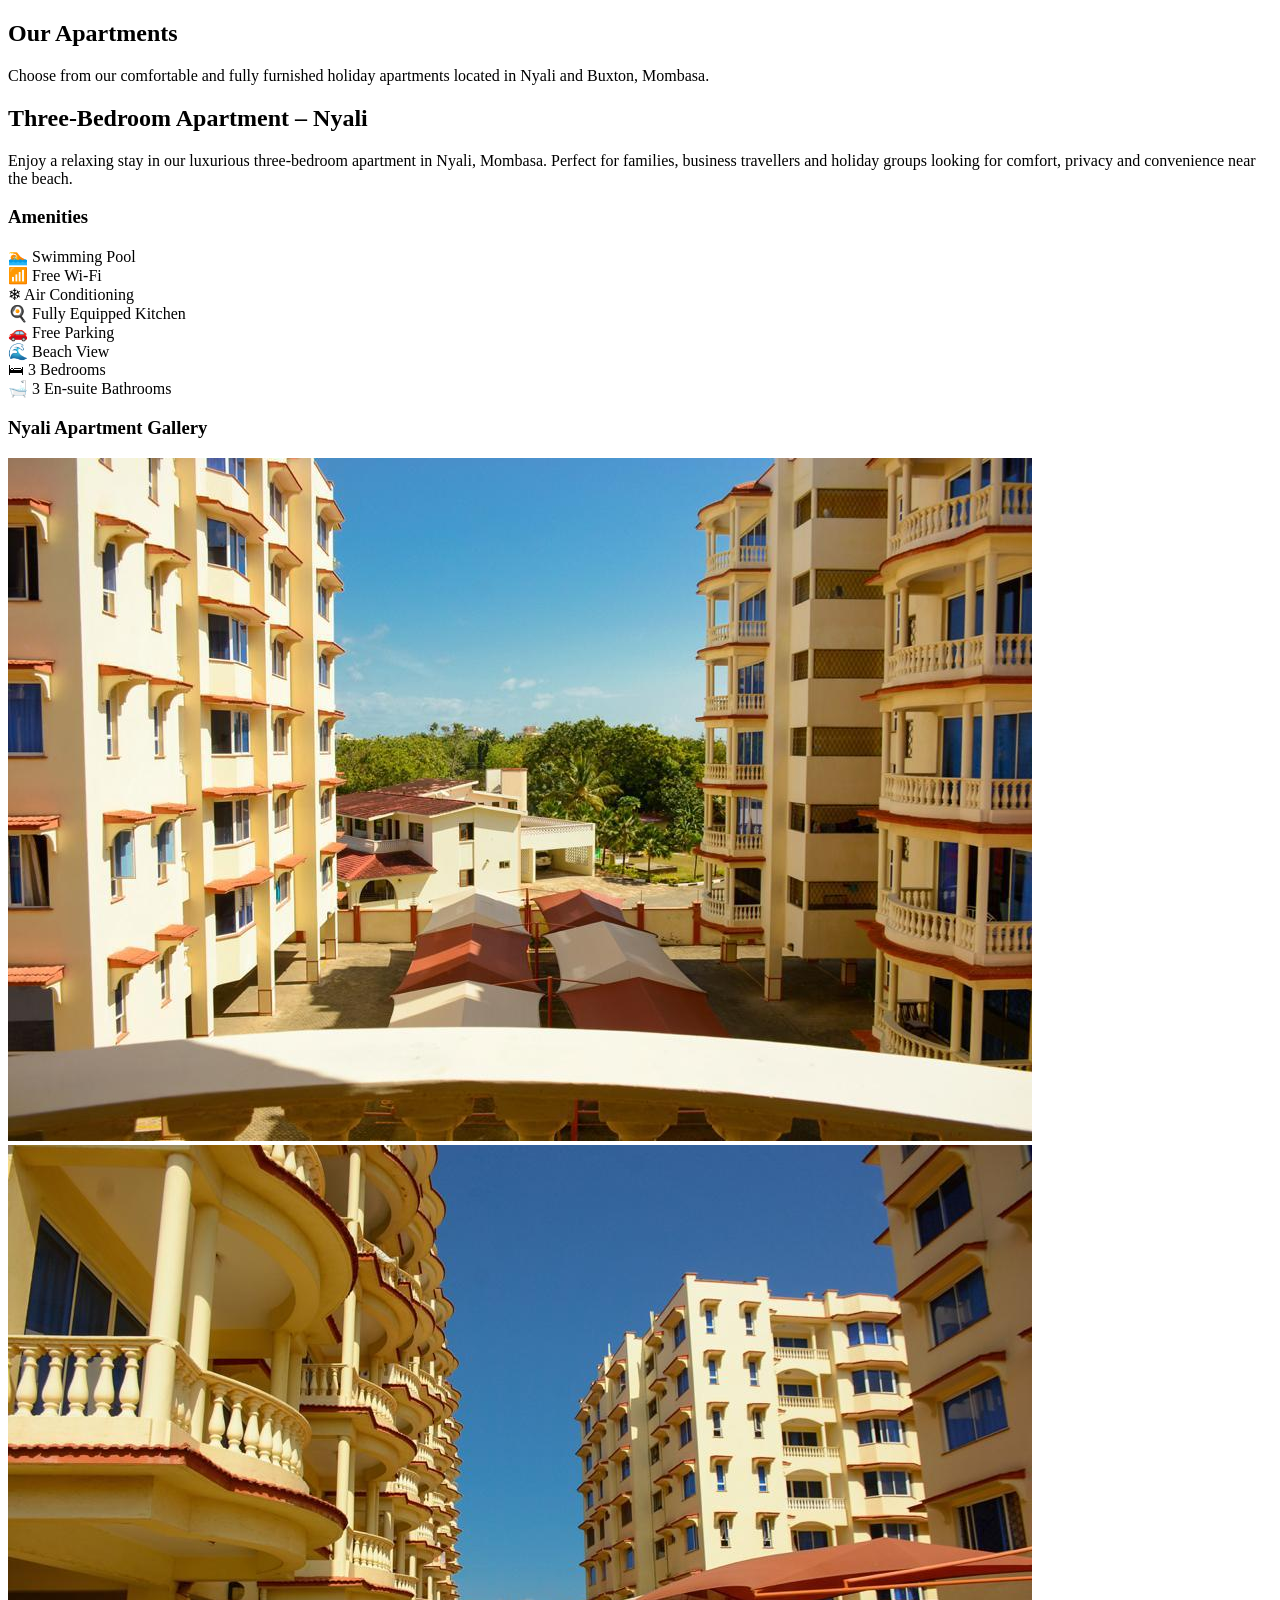
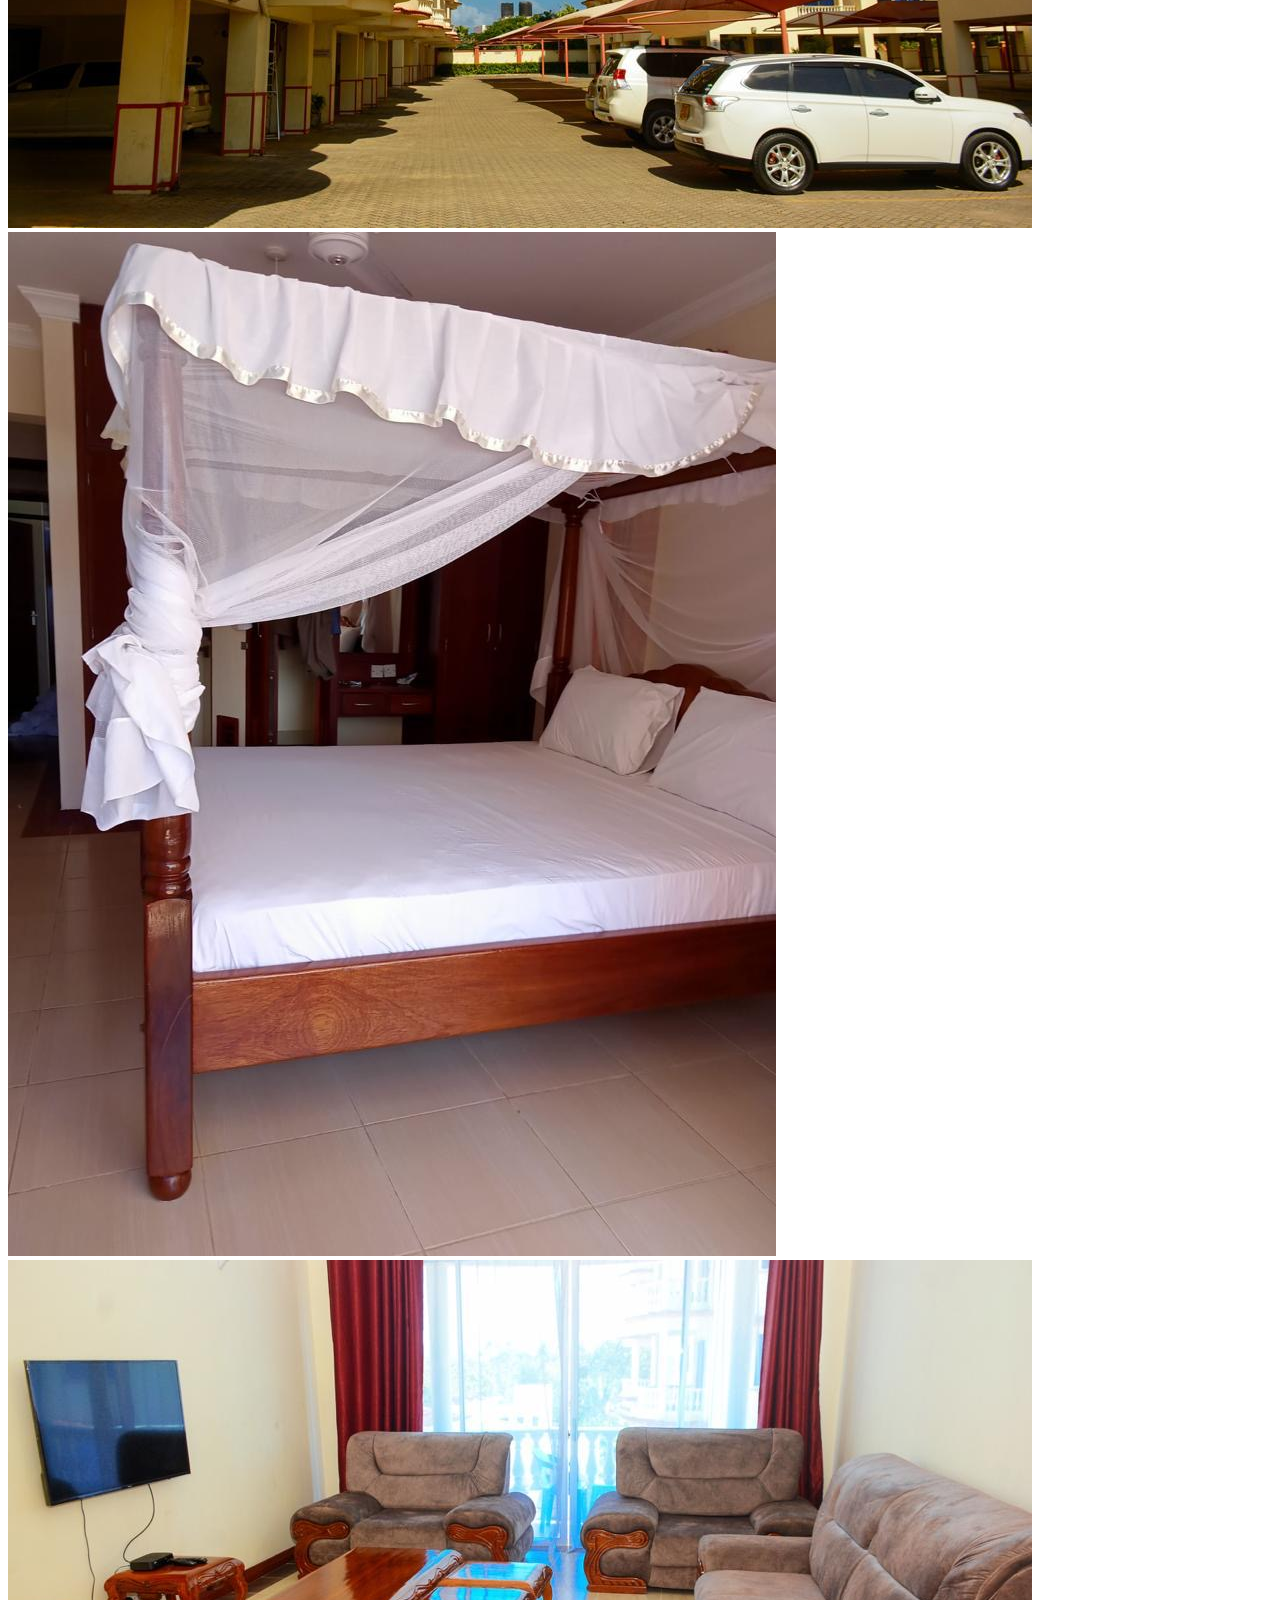
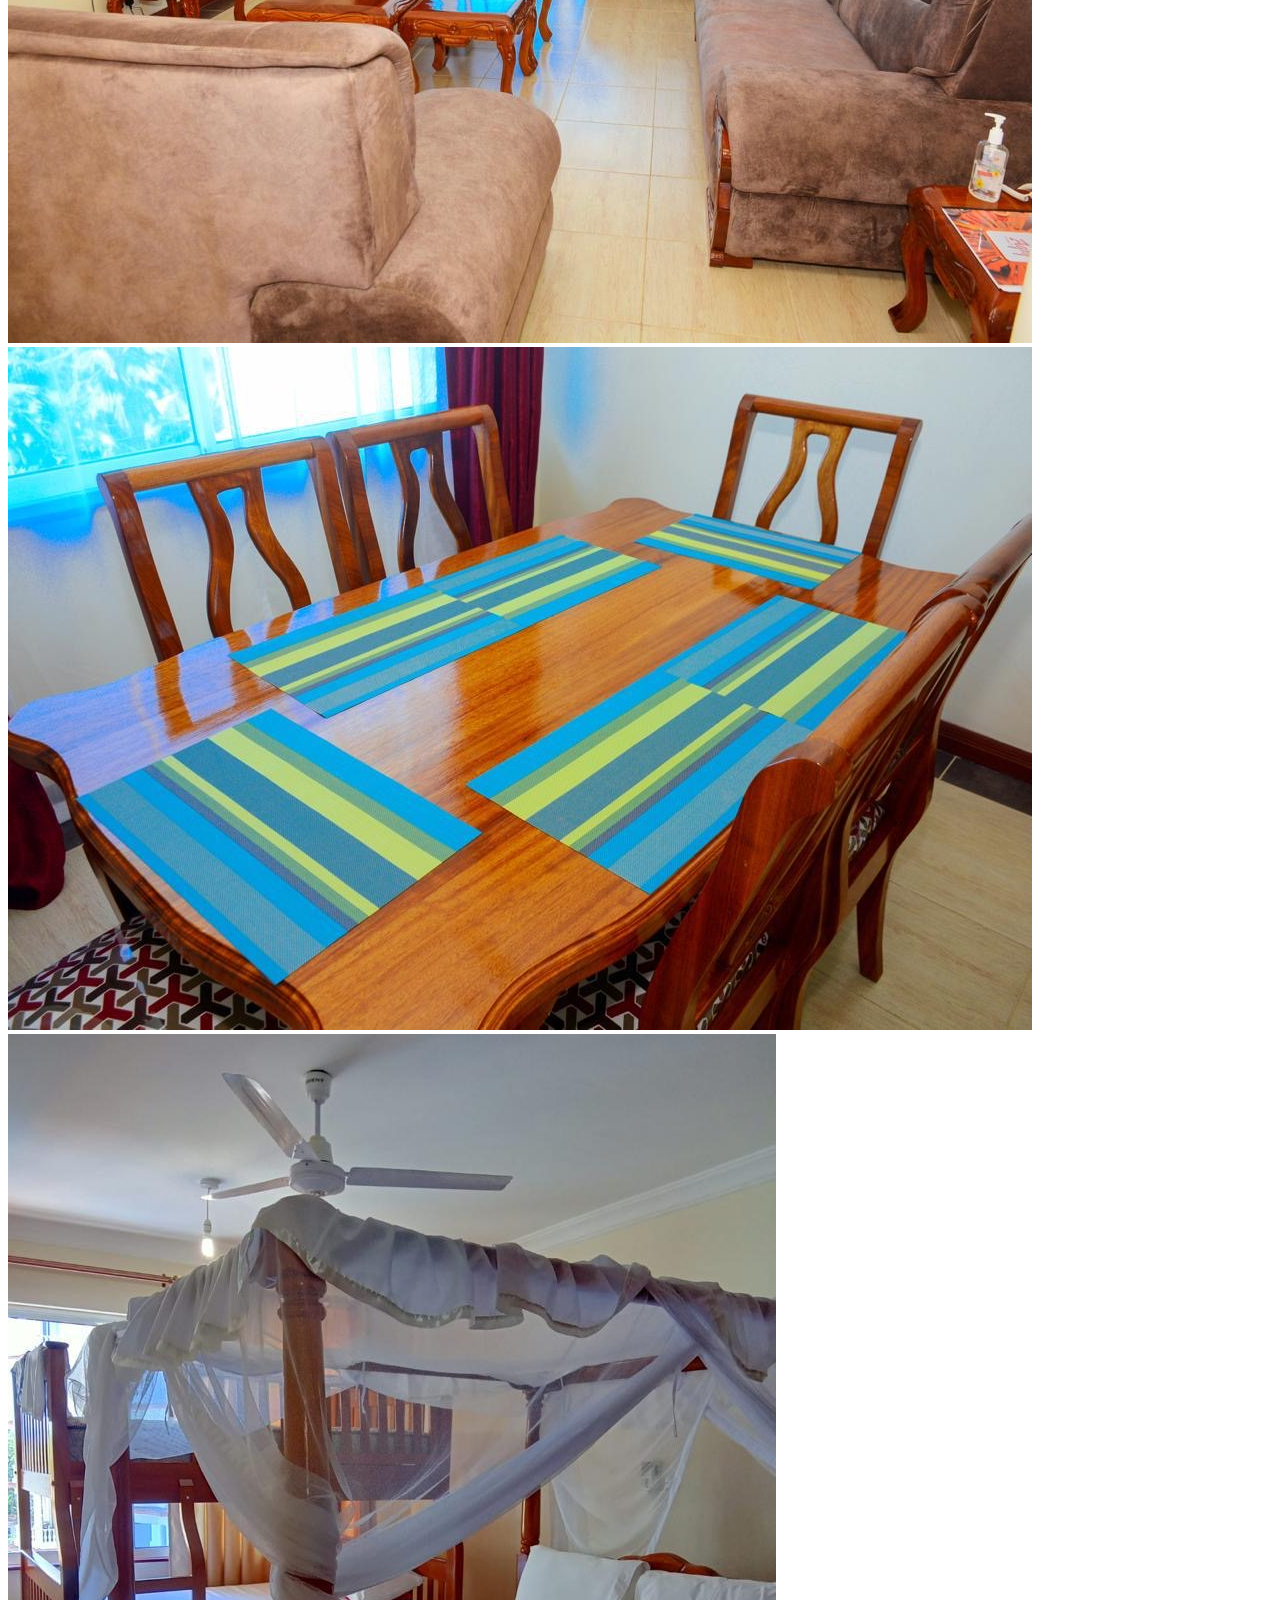
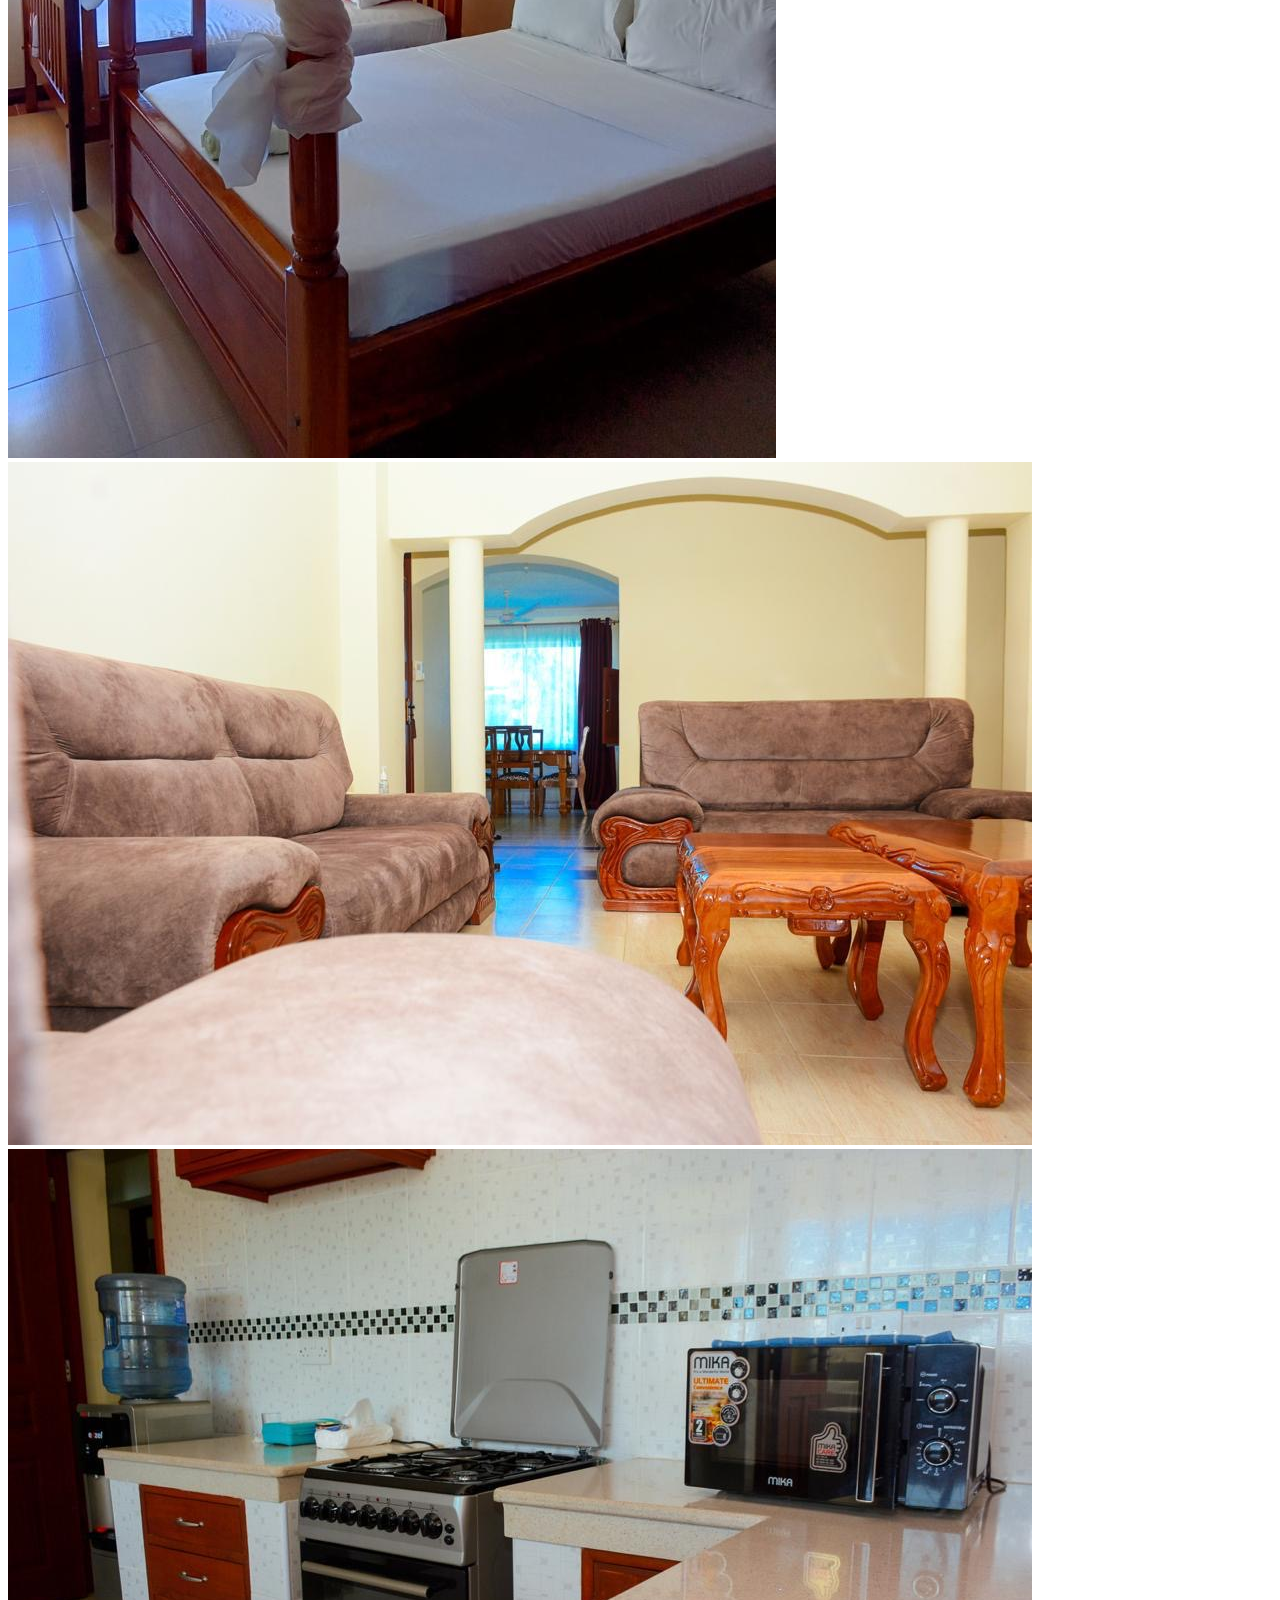
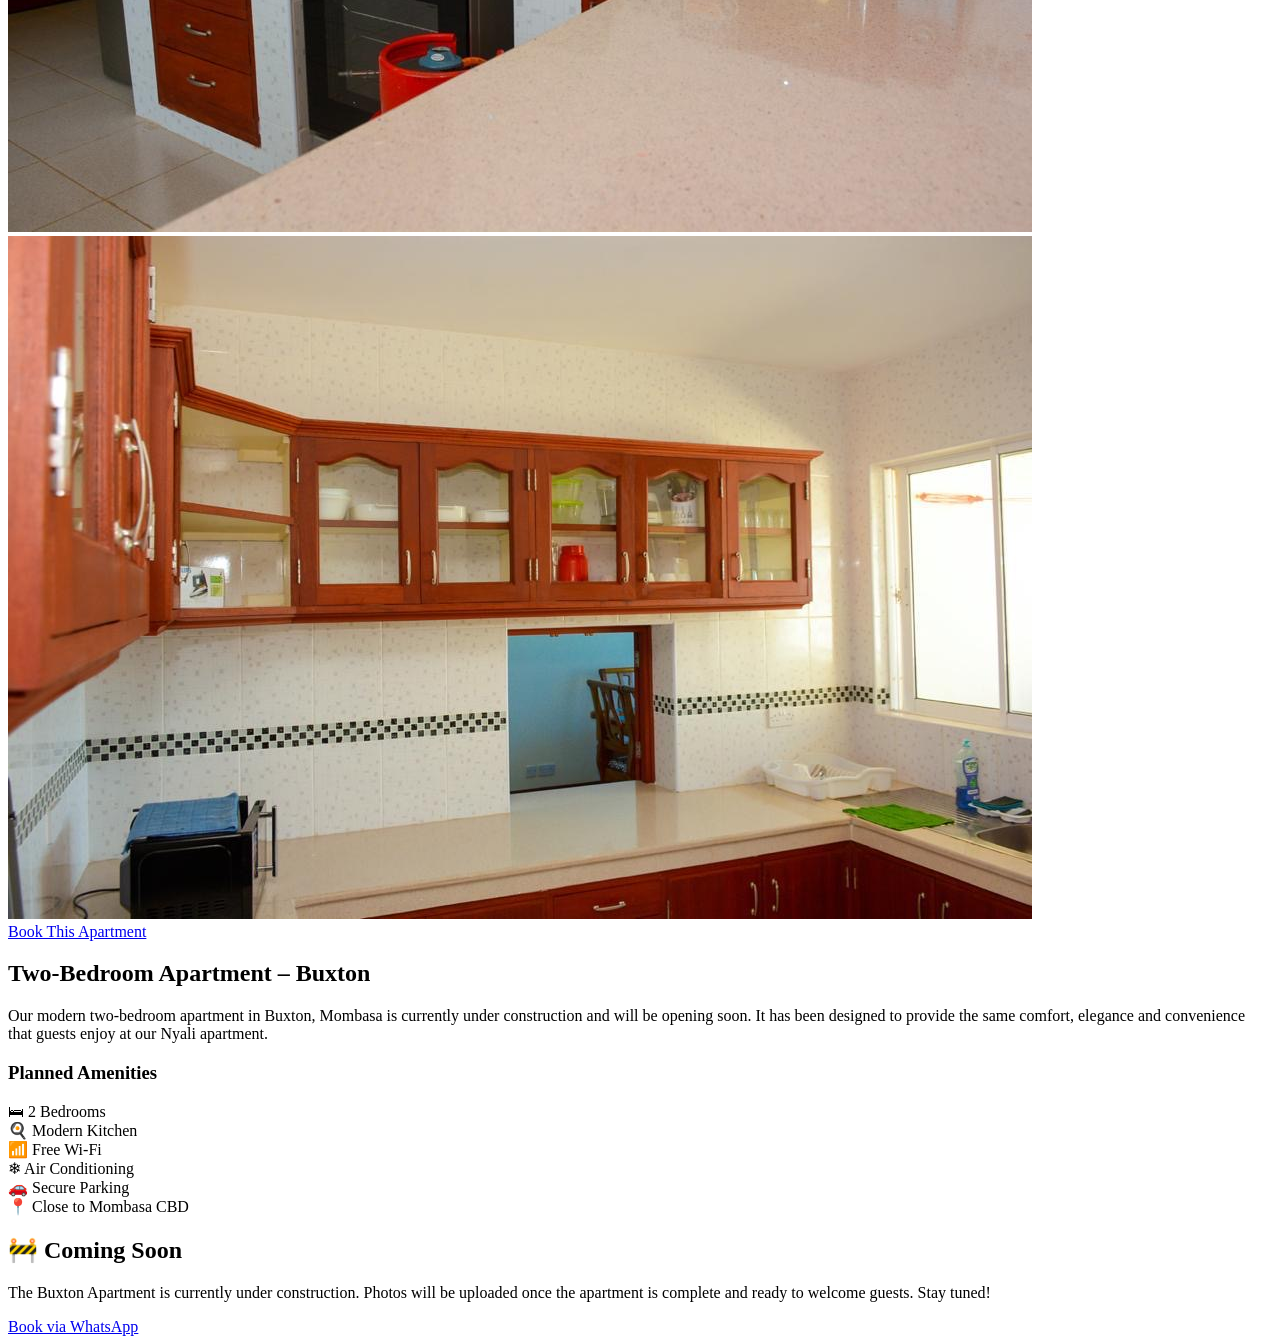
==== apartments.html @ bc244575 "Apartment page restructured" ====
<!DOCTYPE html>
<html lang="en">
<head>
    <meta charset="UTF-8">
    <meta name="viewport" content="width=device-width, initial-scale=1.0">
    <title>Document</title>
</head>
<body>
    <main>

<section class="apartments-page">

<h1>Our Apartments</h1>

<p class="intro">
Choose from our comfortable and fully furnished holiday apartments located in Nyali and Buxton, Mombasa.
</p>

<!-- NYALI -->

<div class="apartment-card">

<h2>Three-Bedroom Apartment – Nyali</h2>

<p>
Enjoy a relaxing stay in our luxurious three-bedroom apartment in Nyali, Mombasa.
Perfect for families, business travellers and holiday groups looking for comfort,
privacy and convenience near the beach.
</p>

<h3>Amenities</h3>

<div class="amenities">

<div class="amenity">🏊 Swimming Pool</div>

<div class="amenity">📶 Free Wi-Fi</div>

<div class="amenity">❄ Air Conditioning</div>

<div class="amenity">🍳 Fully Equipped Kitchen</div>

<div class="amenity">🚗 Free Parking</div>

<div class="amenity">🌊 Beach View</div>

<div class="amenity">🛏 3 Bedrooms</div>

<div class="amenity">🛁 3 En-suite Bathrooms</div>

</div>

<h3 class="gallery-heading">Nyali Apartment Gallery</h3>

<div class="featured-image">

<img src="images/balcony view.jpeg" alt="Nyali Apartment">

</div>

<div class="gallery-grid">

<img src="images/parking view.jpeg" alt="Parking">

<img src="images/3b45699c-275e-4ab7-86f5-e4bd432f45c0.jpeg" alt="Apartment">

<img src="images/3d0cad43-d6ab-4a3b-9999-6428f94acbd8.jpeg" alt="Apartment">

<img src="images/7d919317-f726-48de-a58f-eaef762d7fe0.jpeg" alt="Apartment">

<img src="images/39e3a1a2-4a44-4053-945c-8c807fd037bc.jpeg" alt="Apartment">

<img src="images/42d56cfc-8758-4925-8ed7-e4cc5705e9e7.jpeg" alt="Apartment">

<img src="images/04235a9a-fabb-4e15-93a5-4b0cbdc624ce.jpeg" alt="Apartment">

<img src="images/a5c2c4dc-c771-435c-90f0-9550ee34dce9.jpeg" alt="Apartment">

</div>

<a href="booking.html" class="book-btn">Book This Apartment</a>

</div>

<!-- BUXTON -->

<div class="apartment-card">

<h2>Two-Bedroom Apartment – Buxton</h2>

<p>
Our modern two-bedroom apartment in Buxton, Mombasa is currently under
construction and will be opening soon. It has been designed to provide
the same comfort, elegance and convenience that guests enjoy at our
Nyali apartment.
</p>

<h3>Planned Amenities</h3>

<div class="amenities">

<div class="amenity">🛏 2 Bedrooms</div>

<div class="amenity">🍳 Modern Kitchen</div>

<div class="amenity">📶 Free Wi-Fi</div>

<div class="amenity">❄ Air Conditioning</div>

<div class="amenity">🚗 Secure Parking</div>

<div class="amenity">📍 Close to Mombasa CBD</div>

</div>

<div class="coming-soon">

<h2>🚧 Coming Soon</h2>

<p>

The Buxton Apartment is currently under construction.

Photos will be uploaded once the apartment is complete and ready to welcome guests.

Stay tuned!

</p>

</div>

<a href="booking.html" class="book-btn">Book via WhatsApp</a>

</div>

</section>

</main>
    
</body>
</html>
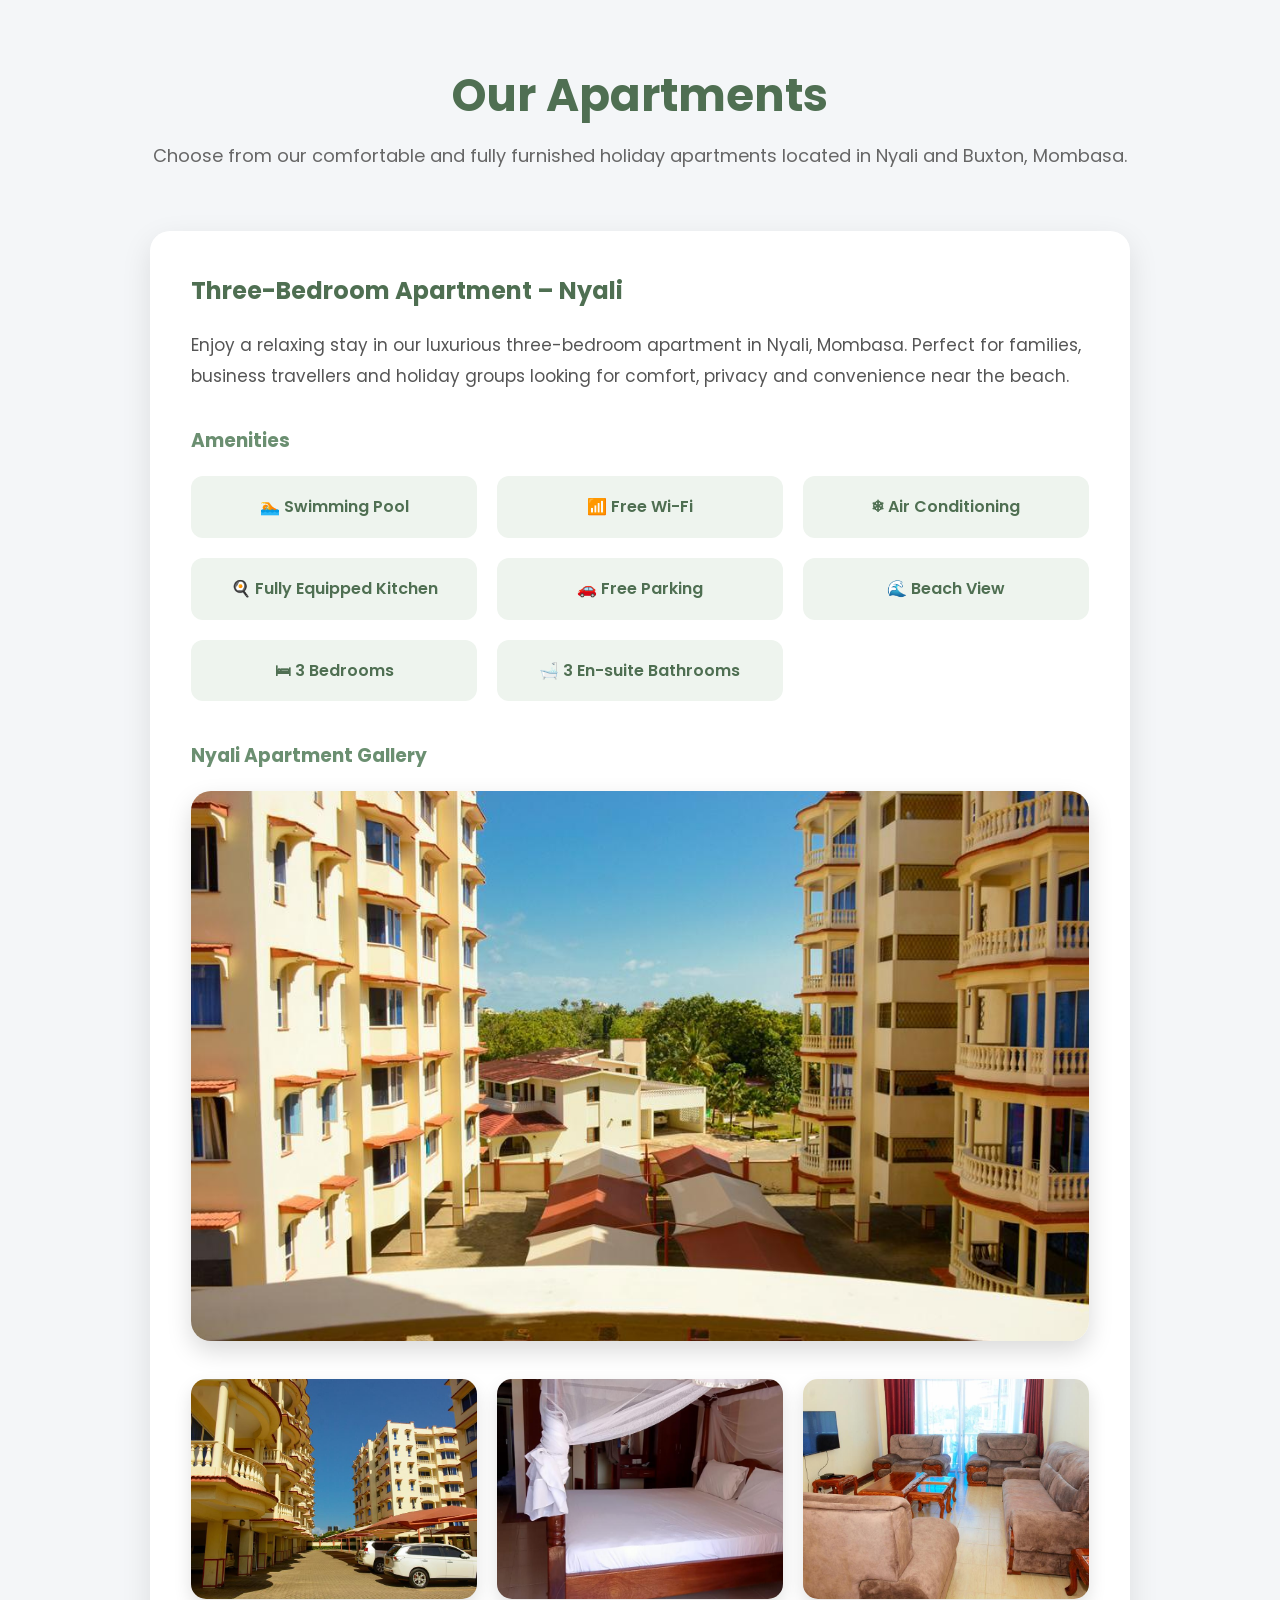
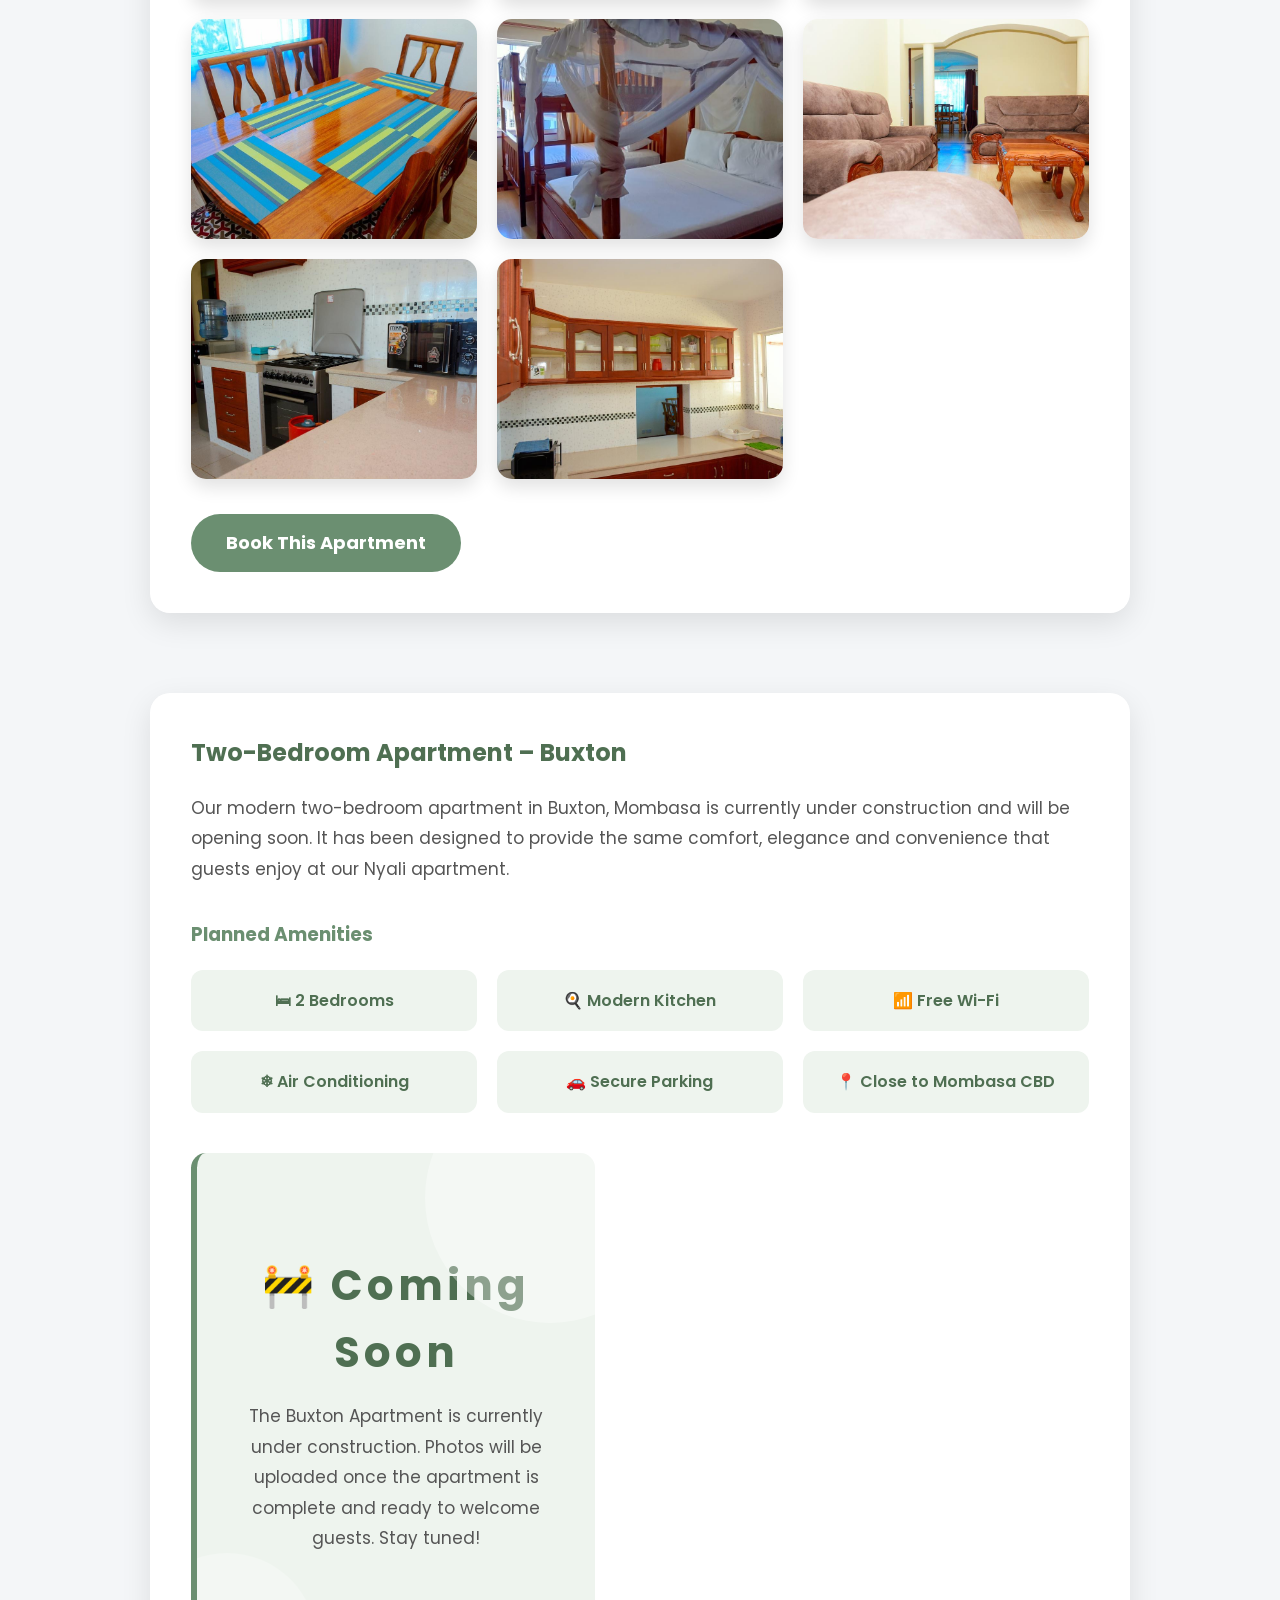
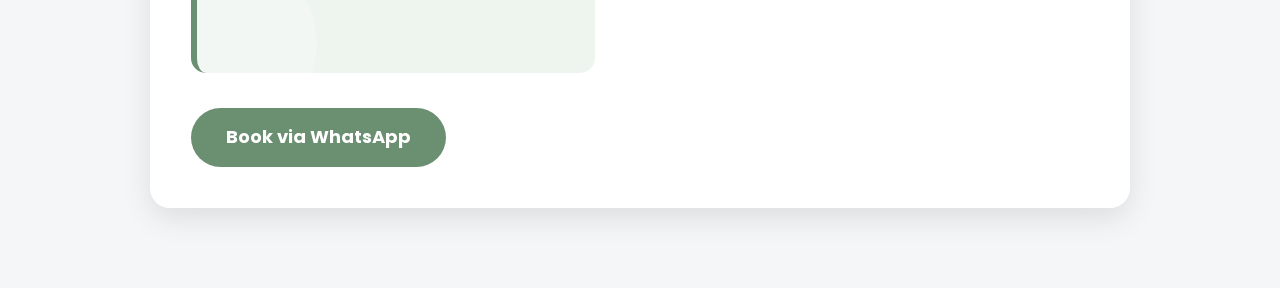
==== commit 2ed758e9: "Style.css link added" ====
--- a/apartments.html
+++ b/apartments.html
@@ -5,6 +5,7 @@
     <meta charset="UTF-8">
     <meta name="viewport" content="width=device-width, initial-scale=1.0">
     <title>Document</title>
+    <link rel="stylesheet" href="style.css">
 </head>
 <body>
     <main>
--- a/style.css
+++ b/style.css
@@ -0,0 +1,788 @@
+@import url('https://fonts.googleapis.com/css2?family=Great+Vibes&family=Poppins:wght@300;400;500;600&display=swap');
+
+
+*{
+
+
+    margin:0;
+    padding:0;
+    box-sizing:border-box;
+    font-family:'Poppins', sans-serif;
+}
+
+body{
+    background-color:#f4f6f8;
+    color:#2b2b2b;
+    line-height:1.6;
+    font-family:'Courier New', Courier, monospace;
+}
+
+/* Header */
+
+header{
+    background:#5f7161;
+    color:white;
+    display:flex;
+    justify-content:space-between;
+    align-items:center;
+    padding:20px 80px;
+    position:sticky;
+    top:0;
+    z-index:1000;
+    box-shadow:0 5px 15px rgba(0,0,0,.15)
+}
+
+header h1{
+    font-size: 48px;
+    font-family:'Great Vibes', cursive;
+    color:#ffffff;
+}
+
+nav a{
+    color:white;
+    text-decoration:none;
+    margin-left:25px;
+    font-weight:bold;
+    transition:.3s;
+}
+
+nav a:hover{
+    color:#D0E0D0;
+}
+
+/* Hero Section */
+
+.hero{
+    height:90vh;
+    background:linear-gradient(135deg,#6d8b74,#a4bea5),url(images/apartment.jpg);
+    background-size:cover;
+    background-position:center;
+    display:flex;
+    flex-direction:column;
+    justify-content:center;
+    align-items:center;
+    text-align:center;
+    color:white;
+    padding:20px;
+}
+
+.hero h2{
+    font-size:60px;
+    margin-bottom:20px;
+    font-family: 'Great Vibes' , cursive;
+    color:#000;
+}
+
+.hero content h1{
+    font-size:60px;
+    margin-bottom:20px;
+}
+
+.hero p{
+    font-size:22px;
+    max-width:30px;
+    max-width:700px;
+}
+
+.btn{
+    margin-top:30px;
+    background:#6D8B74;
+    color:white;
+    text-decoration:none;
+    padding:15px 35px;
+    border-radius:30px;
+    font-weight:bold;
+    transition:.3s;
+    border-radius: 40px;
+    display:inline-block;
+    font-size:18px;
+    box-shadow:0 8px 20px rgba(109,139,116,.25);
+
+}
+
+.btn:hover{
+    background:#4F6A55;
+    transform:translateY(-3px);
+    box-shadow:0 12px 24px rgba(79,106,85,.35);
+}
+
+
+.about{
+    padding:70px;
+    text-align:center;
+    color:#000;
+    width:85%;
+}
+
+.about h2{
+    color:black;
+    margin-bottom:25px;
+    font-size:40px;
+}
+
+/* Features */
+
+.features{
+    padding:60px;
+}
+
+.features h2{
+    text-align:center;
+    color:#E5E5E5;
+    margin-bottom:40px;
+}
+
+.cards{
+    display:flex;
+    justify-content:center;
+    flex-wrap:wrap;
+    gap:25px;
+
+}
+
+.card{
+    background:white;
+    width:260px;
+    padding:30px;
+    border-radius:20px;
+    text-align:center;
+    box-shadow:0 12px 30px rgba(0,0,0,.08);
+    transition:.3s;
+    font-family:'Lucida Sans', 'Lucida Sans Regular', 'Lucida Grande', 'Lucida Sans Unicode', Geneva, Verdana, sans-serif;
+
+    
+}
+
+
+.card:hover{
+    transform:translateY(-10px);
+}
+
+footer{
+    background:#40513B;
+    color:white;
+    text-align:center;
+    padding:20px;
+}
+.apartment-card{
+    width:85%;
+    max-width:1000px;
+    margin:40px auto;
+    background:#EDF3ED;
+    backdrop-filter:blur(8px);
+    padding:30px;
+    border-radius:25px;
+    border:1px solid rgba(255,255,255,0.2);
+    box-shadow:0 15px 35px rgba(0,0,0,.08);
+    color:#40513B;
+}
+.hero{
+    height:90vh;
+    display:flex;
+    justify-content:center;
+    align-items:center;
+    text-align:center;
+    color:white;
+    background:linear-gradient(135deg,#6D8B74,#A4BEA5);
+}
+.about p{
+    font-size:18px;
+    color:#555;
+    line-height:1.8;
+    margin-bottom:20px;
+}
+/* ==================================== */
+/* COMING SOON SECTION */
+/* ==================================== */
+
+.coming-soon{
+
+    width:45%;
+    height:520px;
+
+    display:flex;
+
+    flex-direction:column;
+
+    justify-content:center;
+
+    align-items:center;
+
+    text-align:center;
+
+    padding:50px;
+
+    background:linear-gradient(
+    135deg,
+    #fafafa,
+    #ececec,
+    #d8d8d8,
+    #bfbfbf);
+
+    position:relative;
+
+    overflow:hidden;
+
+}
+
+/* Decorative circles */
+
+.coming-soon::before{
+
+    content:"";
+
+    position:absolute;
+
+    width:250px;
+
+    height:250px;
+
+    border-radius:50%;
+
+    background:rgba(255,255,255,.35);
+
+    top:-80px;
+
+    right:-80px;
+
+}
+
+.coming-soon::after{
+
+    content:"";
+
+    position:absolute;
+
+    width:180px;
+
+    height:180px;
+
+    border-radius:50%;
+
+    background:rgba(255,255,255,.25);
+
+    bottom:-60px;
+
+    left:-60px;
+
+}
+
+/* Construction Icon */
+
+.construction-icon{
+
+    width:110px;
+
+    height:110px;
+
+    border-radius:50%;
+
+    background:white;
+
+    display:flex;
+
+    justify-content:center;
+
+    align-items:center;
+
+    font-size:50px;
+
+    margin-bottom:30px;
+
+    box-shadow:0 10px 25px rgba(0,0,0,.15);
+
+    animation:float 3s ease-in-out infinite;
+
+}
+
+/* Heading */
+
+.coming-soon h2{
+
+    color:#333;
+
+    font-size:42px;
+
+    letter-spacing:4px;
+
+    margin-bottom:20px;
+
+}
+
+/* Paragraph */
+
+.coming-soon p{
+
+    color:#555;
+
+    font-size:20px;
+
+    line-height:1.8;
+
+    margin-bottom:20px;
+
+}
+
+/* Opening Soon Badge */
+
+.coming-soon span{
+
+    background:#555;
+
+    color:white;
+
+    padding:12px 30px;
+
+    border-radius:30px;
+
+    letter-spacing:2px;
+
+    font-size:15px;
+
+}
+
+/* Floating animation */
+
+@keyframes float{
+
+0%{
+
+transform:translateY(0px);
+
+}
+
+50%{
+
+transform:translateY(-12px);
+
+}
+
+100%{
+
+transform:translateY(0px);
+
+}
+
+}
+
+.booking-header{
+
+    text-align:center;
+
+    padding:80px 20px;
+
+    background:#efefef;
+
+}
+
+.booking-header h2{
+
+    font-size:45px;
+
+    color:#333;
+
+    margin-bottom:15px;
+
+}
+
+.booking-header p{
+
+    color:#666;
+
+    font-size:18px;
+
+}
+
+.booking-container{
+
+    width:90%;
+
+    max-width:1200px;
+
+    margin:60px auto;
+
+    display:flex;
+
+    gap:40px;
+
+}
+
+.booking-form{
+
+    flex:2;
+
+    background:white;
+
+    padding:40px;
+
+    border-radius:20px;
+
+    box-shadow:0 10px 25px rgba(0,0,0,.12);
+
+}
+
+.booking-form h2{
+
+    margin-bottom:30px;
+
+    color:#333;
+
+}
+
+.booking-form label{
+
+    display:block;
+
+    margin-top:18px;
+
+    margin-bottom:8px;
+
+    font-weight:bold;
+
+    color:#444;
+
+}
+
+.booking-form input,
+.booking-form select,
+.booking-form textarea{
+
+    width:100%;
+
+    padding:14px;
+
+    border:1px solid #D5DDD5;
+
+    border-radius:10px;
+
+    font-size:16px;
+
+    margin-bottom:10px;
+
+    outline:none;
+
+    background:#FAFAFA;
+
+}
+
+.booking-form input:focus,
+.booking-form select:focus,
+.booking-form textarea:focus{
+
+    border-color:#6D8B74;
+
+}
+
+.contact-card{
+
+    flex:1;
+
+    background:linear-gradient(135deg,#6D8B74,#A4BEA5);
+
+    padding:40px;
+
+    border-radius:20px;
+
+    box-shadow:0 10px 25px rgba(0,0,0,.12);
+
+    color:white;
+
+}
+
+.contact-card h2{
+
+    margin-bottom:25px;
+
+    color:#333;
+
+}
+
+.contact-card p{
+
+    margin-bottom:20px;
+
+    color:#555;
+
+    line-height:1.8;
+
+}
+
+.contact-card .btn{
+
+    width:100%;
+
+    text-align:center;
+
+    margin-top:20px;
+
+}
+
+@media(max-width:900px){
+
+.booking-container{
+
+    flex-direction:column;
+
+}
+
+}
+nav a.active{
+    color:#ffffff;
+    background:#555;
+    padding:10px 18px;
+    border-radius:30px;
+}
+/* ===========================
+   NYALI APARTMENT GALLERY
+=========================== */
+
+.gallery{
+    width:90%;
+    margin:70px auto;
+    text-align:center;
+}
+
+.gallery h2{
+    color:#5f7161;
+    font-size:38px;
+    margin-bottom:10px;
+}
+
+.gallery p{
+    color:#666;
+    margin-bottom:40px;
+    font-size:18px;
+}
+
+.gallery-grid{
+    display:grid;
+    grid-template-columns:repeat(auto-fit,minmax(300px,1fr));
+    gap:30px;
+}
+
+.gallery-item{
+    background:white;
+    border-radius:18px;
+    overflow:hidden;
+    box-shadow:0 10px 30px rgba(0,0,0,0.12);
+    transition:.4s;
+}
+
+.gallery-item:hover{
+    transform:translateY(-10px);
+    box-shadow:0 20px 40px rgba(95,113,97,.35);
+}
+
+.gallery-item img{
+    width:100%;
+    height:260px;
+    object-fit:cover;
+    display:block;
+}
+
+.gallery-item p{
+    padding:18px;
+    font-size:17px;
+    color:#444;
+    font-weight:500;
+}
+
+/* Gallery Heading */
+
+.gallery-title{
+    color:#5f7161;
+    text-align:center;
+    font-size:42px;
+    margin-top:50px;
+    margin-bottom:20px;
+}
+
+/* Section background */
+
+.gallery{
+    background:#f6f8f4;
+    padding:50px;
+    border-radius:20px;
+}
+
+/* Smooth animation */
+
+.gallery-item{
+    animation:fadeIn .8s ease;
+}
+
+@keyframes fadeIn{
+
+from{
+opacity:0;
+transform:translateY(20px);
+}
+
+to{
+opacity:1;
+transform:translateY(0);
+}
+
+}
+/* =========================
+   APARTMENTS PAGE
+========================= */
+
+.apartments-page{
+width:90%;
+max-width:1200px;
+margin:60px auto;
+}
+
+.apartments-page h1{
+text-align:center;
+font-size:45px;
+color:#4f6f52;
+margin-bottom:10px;
+}
+
+.intro{
+text-align:center;
+color:#666;
+font-size:18px;
+margin-bottom:60px;
+}
+
+.apartment-card{
+background:white;
+padding:40px;
+border-radius:20px;
+margin-bottom:80px;
+box-shadow:0 10px 30px rgba(0,0,0,.1);
+}
+
+.apartment-card h2{
+color:#4f6f52;
+margin-bottom:20px;
+}
+
+.apartment-card p{
+line-height:1.8;
+color:#555;
+font-size:17px;
+}
+
+.apartment-card h3{
+margin-top:35px;
+margin-bottom:20px;
+color:#6b8f71;
+}
+
+/* Amenities */
+
+.amenities{
+display:grid;
+grid-template-columns:repeat(auto-fit,minmax(220px,1fr));
+gap:20px;
+margin-bottom:40px;
+}
+
+.amenity{
+background:#eef4ee;
+padding:18px;
+text-align:center;
+border-radius:12px;
+font-weight:600;
+color:#4f6f52;
+transition:.3s;
+}
+
+.amenity:hover{
+background:#6b8f71;
+color:white;
+transform:translateY(-5px);
+}
+
+/* Featured Image */
+
+.featured-image{
+margin-bottom:30px;
+}
+
+.featured-image img{
+width:100%;
+height:550px;
+object-fit:cover;
+border-radius:20px;
+box-shadow:0 10px 25px rgba(0,0,0,.15);
+}
+
+/* Gallery */
+
+.gallery-grid{
+display:grid;
+grid-template-columns:repeat(auto-fit,minmax(260px,1fr));
+gap:20px;
+}
+
+.gallery-grid img{
+width:100%;
+height:220px;
+object-fit:cover;
+border-radius:15px;
+cursor:pointer;
+transition:.4s;
+box-shadow:0 8px 18px rgba(0,0,0,.12);
+}
+
+.gallery-grid img:hover{
+transform:scale(1.05);
+box-shadow:0 15px 30px rgba(79,111,82,.3);
+}
+
+/* Buttons */
+
+.book-btn{
+display:inline-block;
+margin-top:35px;
+padding:15px 35px;
+background:#6b8f71;
+color:white;
+text-decoration:none;
+border-radius:30px;
+font-size:18px;
+font-weight:bold;
+transition:.3s;
+}
+
+.book-btn:hover{
+background:#4f6f52;
+}
+
+/* Coming Soon */
+
+.coming-soon{
+margin-top:30px;
+background:#eef4ee;
+padding:30px;
+border-left:6px solid #6b8f71;
+border-radius:15px;
+}
+
+.coming-soon h2{
+color:#4f6f52;
+margin-bottom:15px;
+}
+
+.coming-soon p{
+color:#555;
+}
+
+/* Responsive */
+
+@media(max-width:768px){
+
+.featured-image img{
+height:300px;
+}
+
+.apartments-page h1{
+font-size:35px;
+}
+
+}
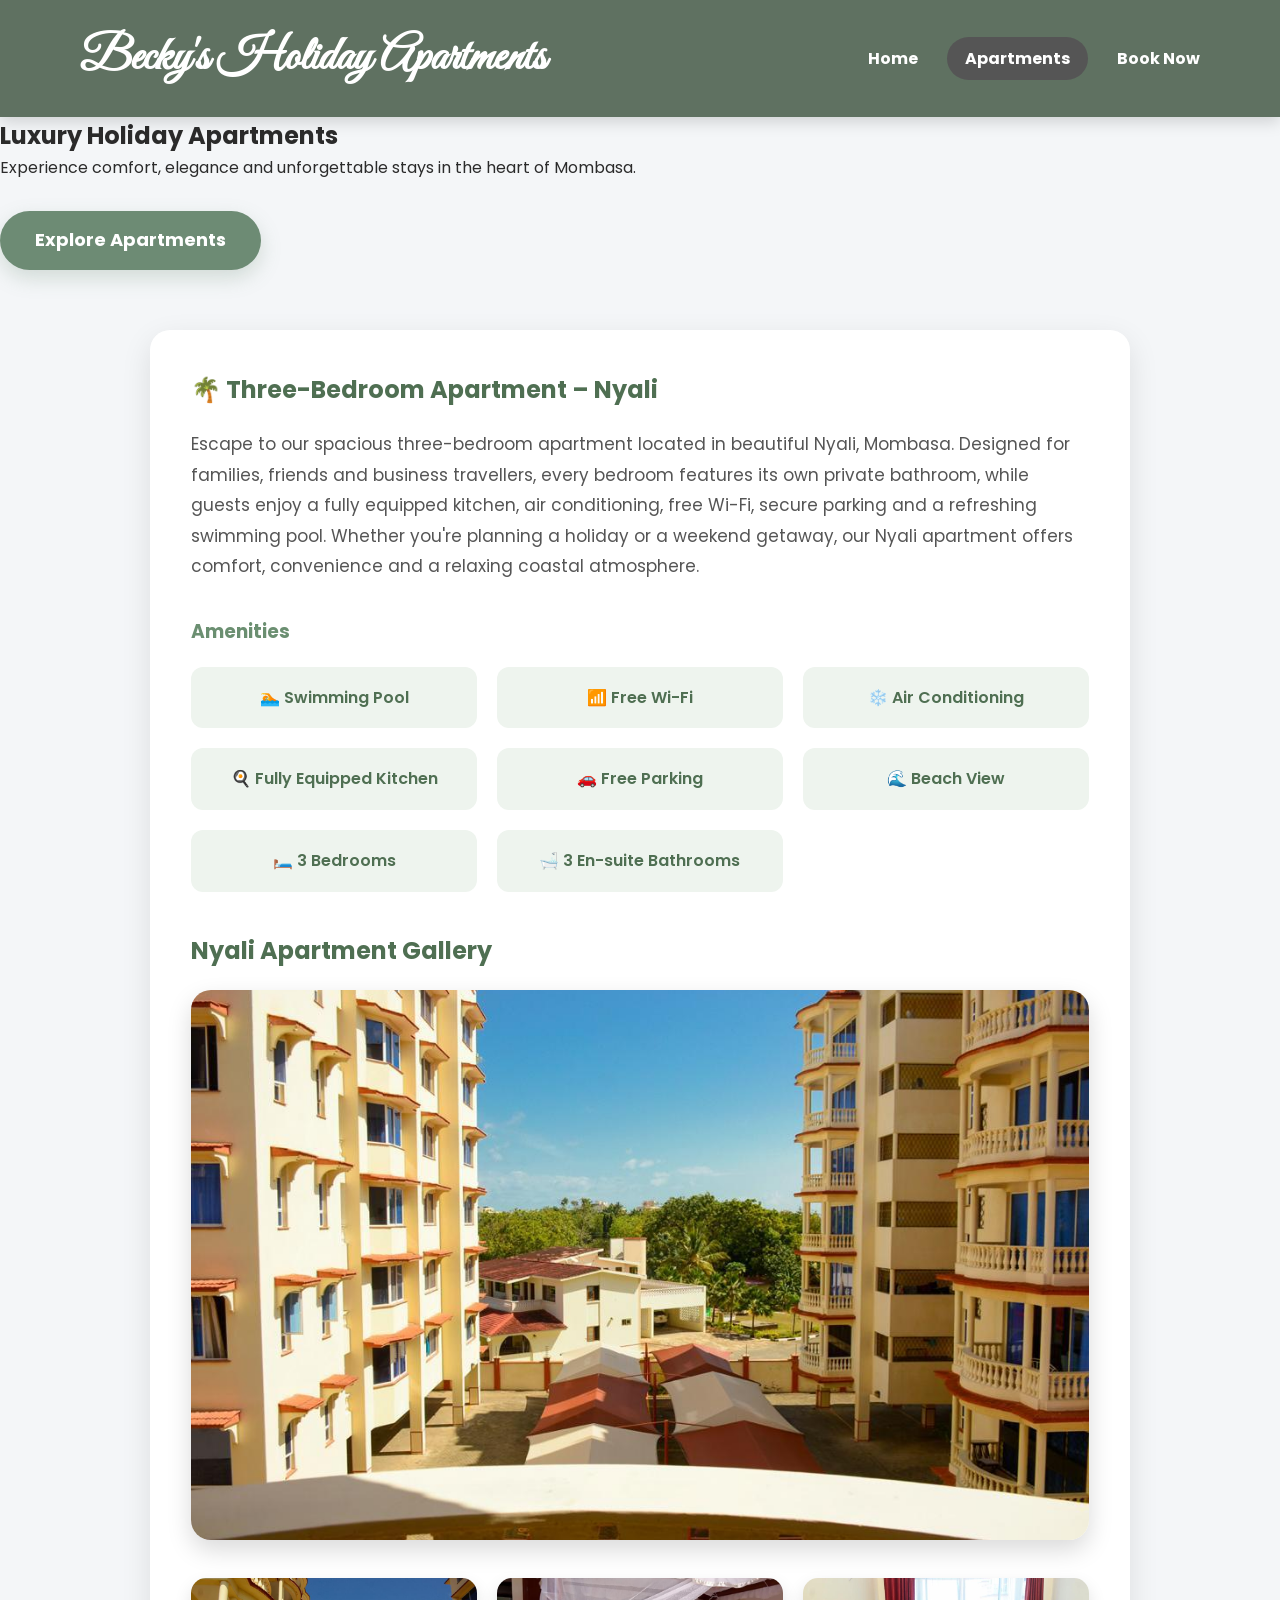
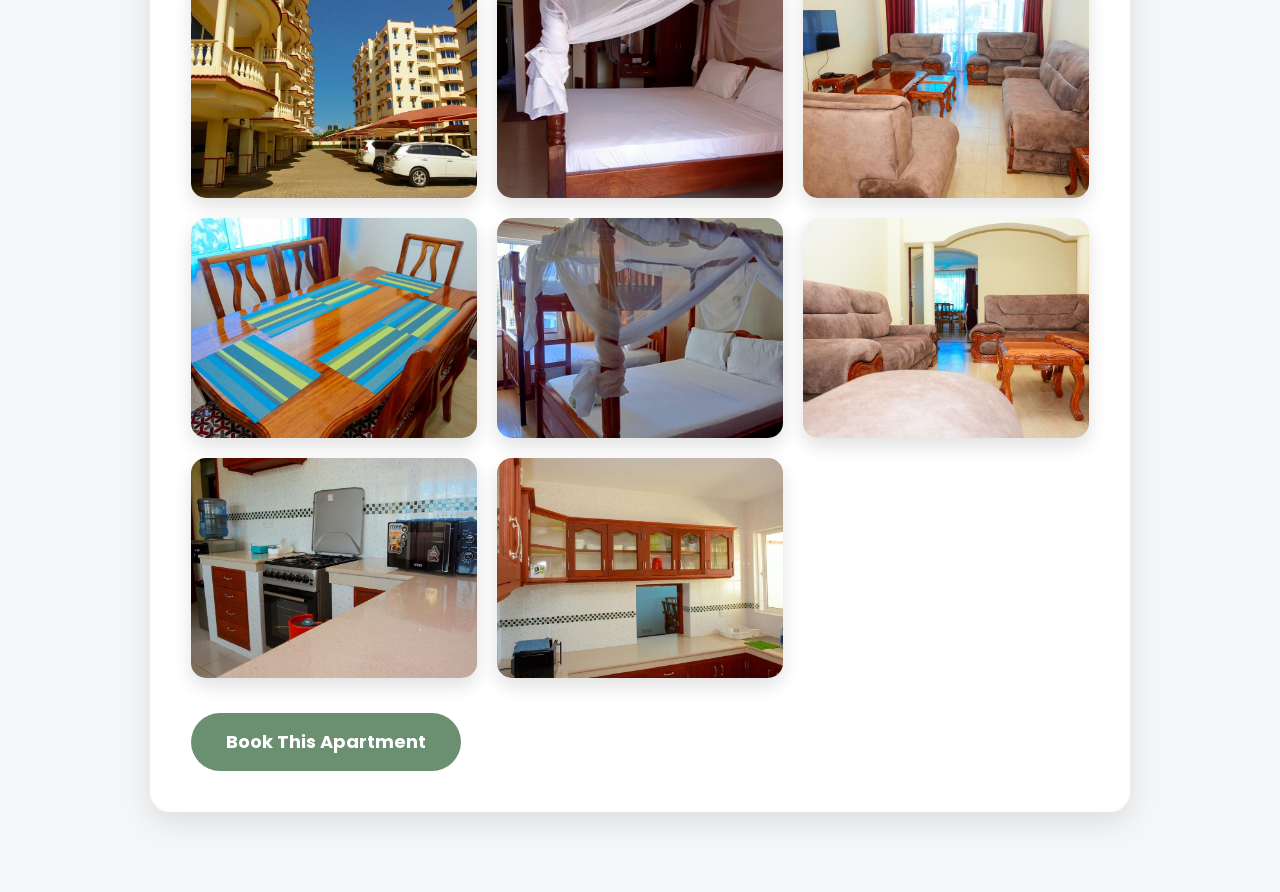
==== commit fc421b47: "Apartment 1 readded" ====
--- a/apartments.html
+++ b/apartments.html
@@ -1,33 +1,77 @@
-
 <!DOCTYPE html>
 <html lang="en">
+
 <head>
+
     <meta charset="UTF-8">
     <meta name="viewport" content="width=device-width, initial-scale=1.0">
-    <title>Document</title>
+
+    <title>Our Apartments | Becky's Holiday Apartments</title>
+
     <link rel="stylesheet" href="style.css">
+
+    <link rel="preconnect" href="https://fonts.googleapis.com">
+
+    <link rel="preconnect" href="https://fonts.gstatic.com" crossorigin>
+
+    <link href="https://fonts.googleapis.com/css2?family=Great+Vibes&family=Poppins:wght@300;400;600;700&display=swap" rel="stylesheet">
+
 </head>
+
 <body>
-    <main>
 
-<section class="apartments-page">
+<header>
 
-<h1>Our Apartments</h1>
+<h1>Becky's Holiday Apartments</h1>
 
-<p class="intro">
-Choose from our comfortable and fully furnished holiday apartments located in Nyali and Buxton, Mombasa.
+<nav>
+
+<a href="index.html">Home</a>
+
+<a href="apartments.html" class="active">Apartments</a>
+
+<a href="booking.html">Book Now</a>
+
+</nav>
+
+</header>
+
+<!-- HERO -->
+
+<section class="apartments-hero">
+
+<div class="hero-overlay">
+
+<h2>Luxury Holiday Apartments</h2>
+
+<p>
+Experience comfort, elegance and unforgettable stays in the heart of Mombasa.
 </p>
+
+<a href="#nyali" class="btn">
+Explore Apartments
+</a>
+
+</div>
+
+</section>
 
 <!-- NYALI -->
 
+<section class="apartments-page" id="nyali">
+
 <div class="apartment-card">
 
-<h2>Three-Bedroom Apartment – Nyali</h2>
+<h2>🌴 Three-Bedroom Apartment – Nyali</h2>
 
 <p>
-Enjoy a relaxing stay in our luxurious three-bedroom apartment in Nyali, Mombasa.
-Perfect for families, business travellers and holiday groups looking for comfort,
-privacy and convenience near the beach.
+
+Escape to our spacious three-bedroom apartment located in beautiful Nyali, Mombasa.
+
+Designed for families, friends and business travellers, every bedroom features its own private bathroom, while guests enjoy a fully equipped kitchen, air conditioning, free Wi-Fi, secure parking and a refreshing swimming pool.
+
+Whether you're planning a holiday or a weekend getaway, our Nyali apartment offers comfort, convenience and a relaxing coastal atmosphere.
+
 </p>
 
 <h3>Amenities</h3>
@@ -38,7 +82,7 @@
 
 <div class="amenity">📶 Free Wi-Fi</div>
 
-<div class="amenity">❄ Air Conditioning</div>
+<div class="amenity">❄️ Air Conditioning</div>
 
 <div class="amenity">🍳 Fully Equipped Kitchen</div>
 
@@ -46,13 +90,17 @@
 
 <div class="amenity">🌊 Beach View</div>
 
-<div class="amenity">🛏 3 Bedrooms</div>
+<div class="amenity">🛏️ 3 Bedrooms</div>
 
 <div class="amenity">🛁 3 En-suite Bathrooms</div>
 
 </div>
 
-<h3 class="gallery-heading">Nyali Apartment Gallery</h3>
+<h2 class="gallery-heading">
+
+Nyali Apartment Gallery
+
+</h2>
 
 <div class="featured-image">
 
@@ -80,64 +128,12 @@
 
 </div>
 
-<a href="booking.html" class="book-btn">Book This Apartment</a>
+<a href="booking.html" class="book-btn">
+
+Book This Apartment
+
+</a>
 
 </div>
 
-<!-- BUXTON -->
-
-<div class="apartment-card">
-
-<h2>Two-Bedroom Apartment – Buxton</h2>
-
-<p>
-Our modern two-bedroom apartment in Buxton, Mombasa is currently under
-construction and will be opening soon. It has been designed to provide
-the same comfort, elegance and convenience that guests enjoy at our
-Nyali apartment.
-</p>
-
-<h3>Planned Amenities</h3>
-
-<div class="amenities">
-
-<div class="amenity">🛏 2 Bedrooms</div>
-
-<div class="amenity">🍳 Modern Kitchen</div>
-
-<div class="amenity">📶 Free Wi-Fi</div>
-
-<div class="amenity">❄ Air Conditioning</div>
-
-<div class="amenity">🚗 Secure Parking</div>
-
-<div class="amenity">📍 Close to Mombasa CBD</div>
-
-</div>
-
-<div class="coming-soon">
-
-<h2>🚧 Coming Soon</h2>
-
-<p>
-
-The Buxton Apartment is currently under construction.
-
-Photos will be uploaded once the apartment is complete and ready to welcome guests.
-
-Stay tuned!
-
-</p>
-
-</div>
-
-<a href="booking.html" class="book-btn">Book via WhatsApp</a>
-
-</div>
-
-</section>
-
-</main>
-    
-</body>
-</html>+</section>
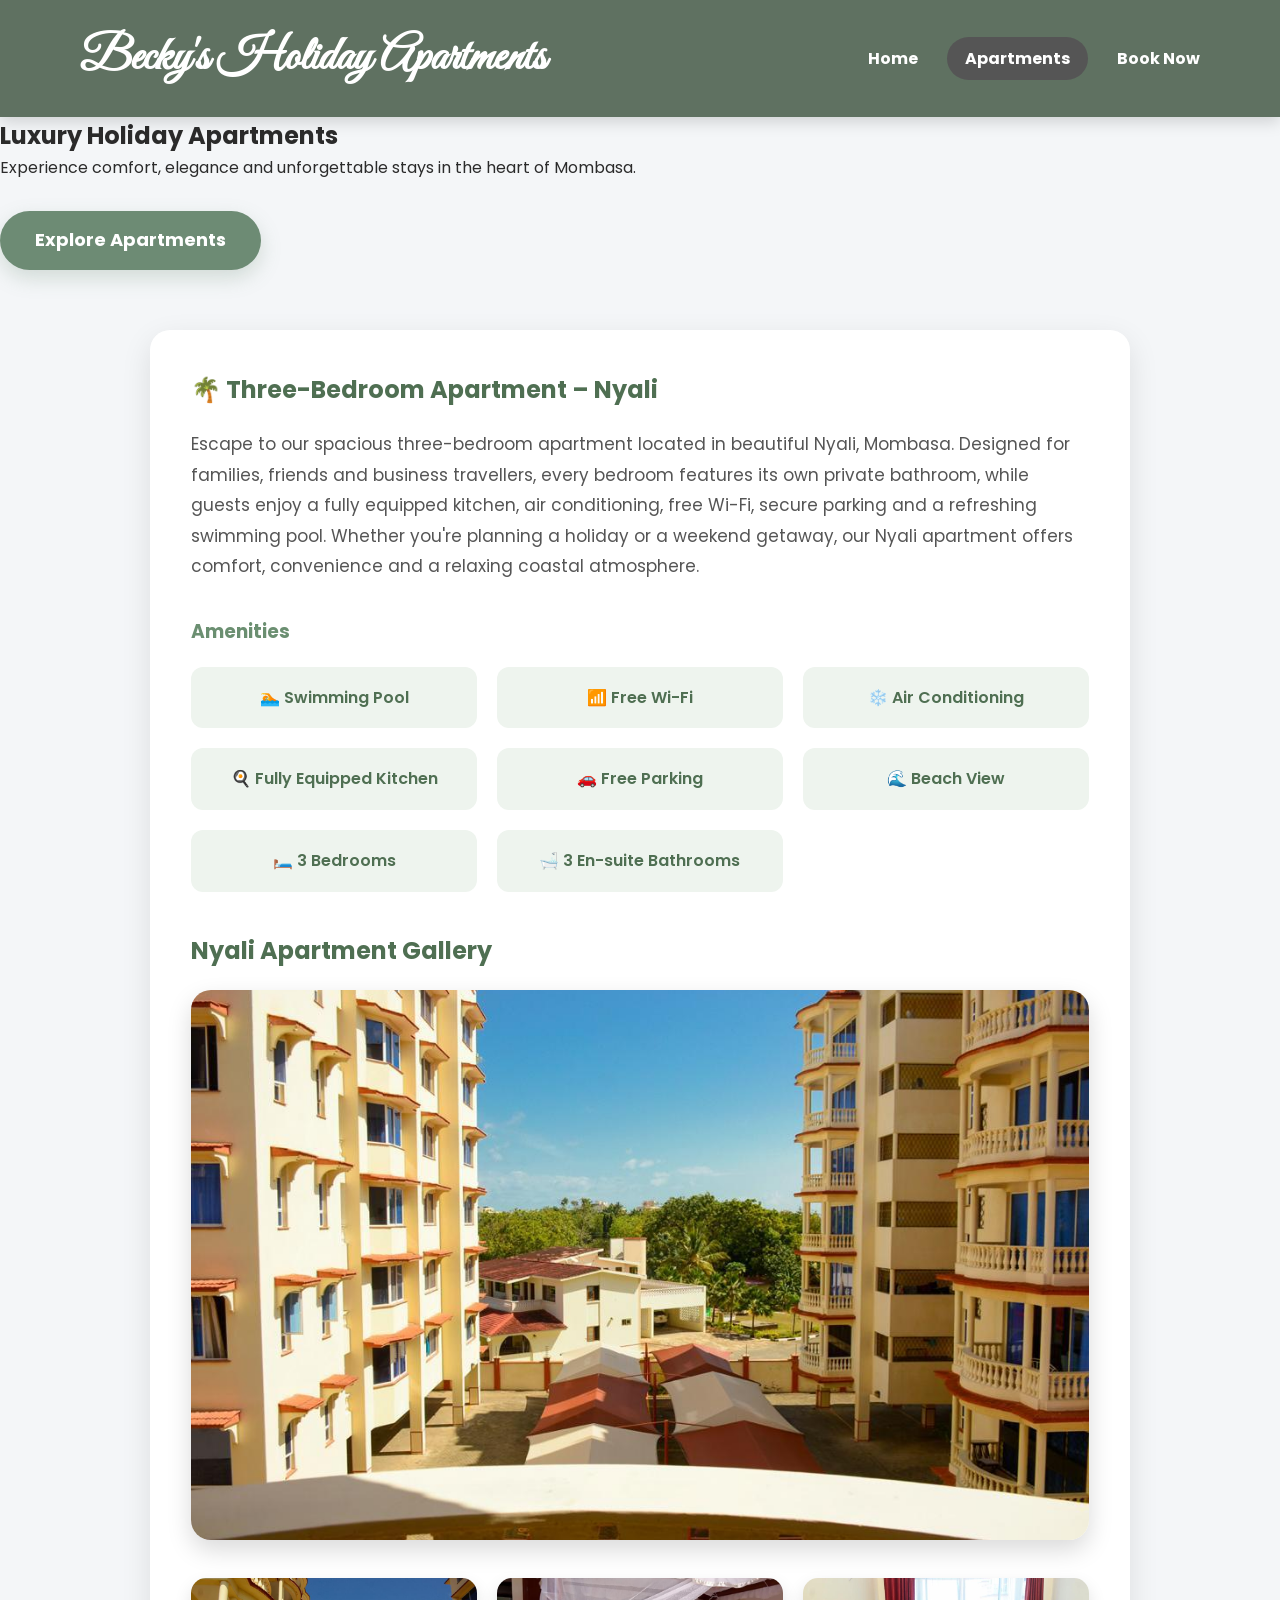
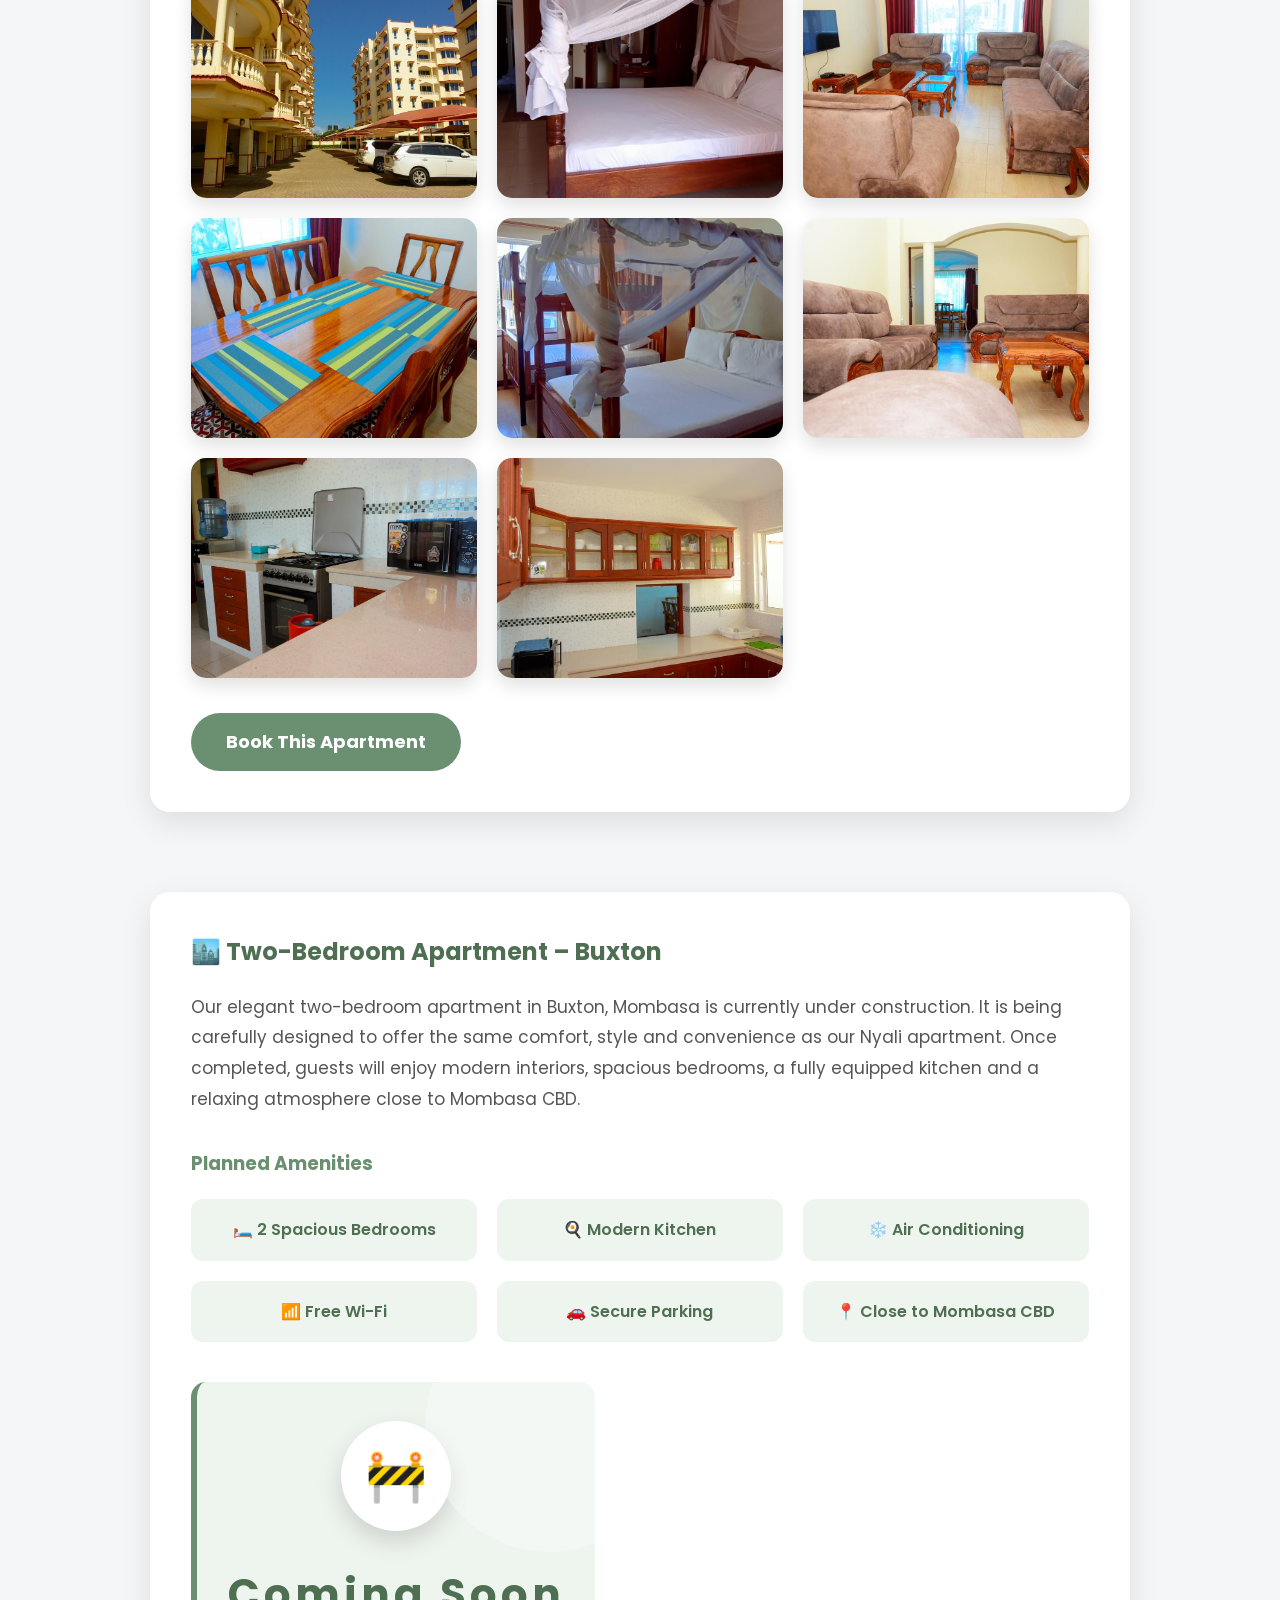
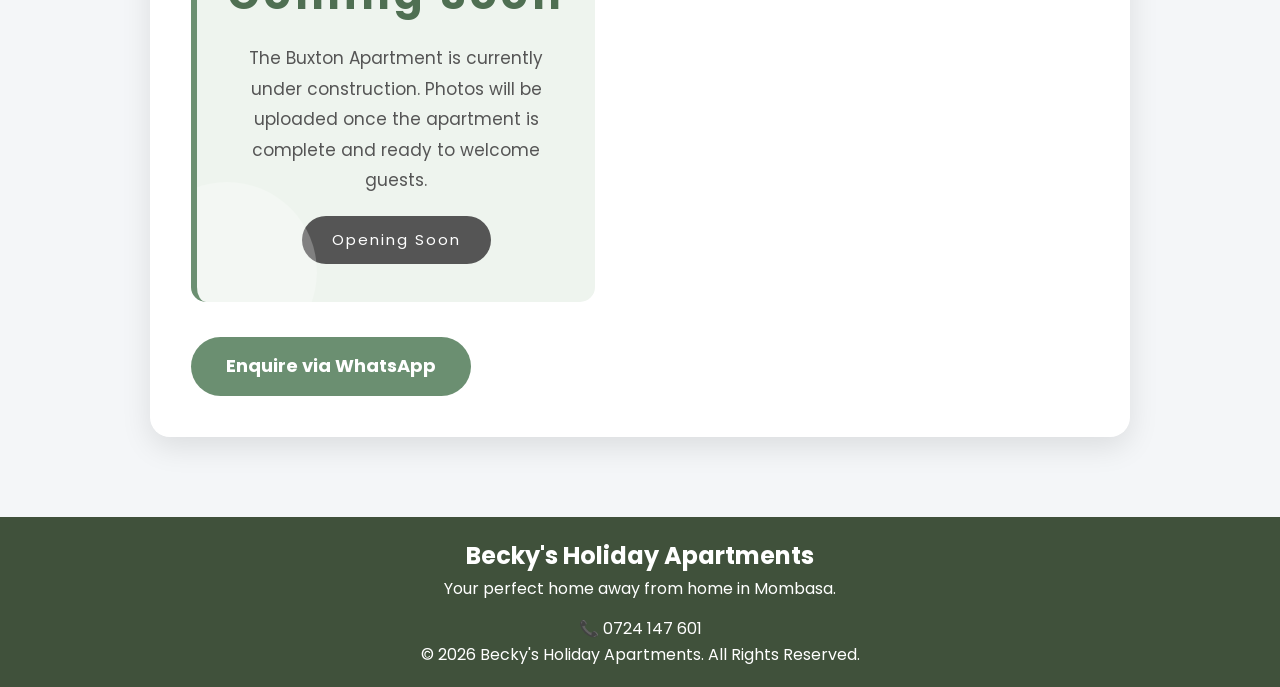
==== commit 32b74cb9: "Apartment 2 added" ====
--- a/apartments.html
+++ b/apartments.html
@@ -136,4 +136,83 @@
 
 </div>
 
-</section>+</section>
+<!-- =========================
+     BUXTON APARTMENT
+========================= -->
+
+<section class="apartments-page">
+
+    <div class="apartment-card">
+
+        <h2>🏙️ Two-Bedroom Apartment – Buxton</h2>
+
+        <p>
+            Our elegant two-bedroom apartment in Buxton, Mombasa is currently under construction.
+            It is being carefully designed to offer the same comfort, style and convenience as our
+            Nyali apartment. Once completed, guests will enjoy modern interiors, spacious bedrooms,
+            a fully equipped kitchen and a relaxing atmosphere close to Mombasa CBD.
+        </p>
+
+        <h3>Planned Amenities</h3>
+
+        <div class="amenities">
+
+            <div class="amenity">🛏️ 2 Spacious Bedrooms</div>
+
+            <div class="amenity">🍳 Modern Kitchen</div>
+
+            <div class="amenity">❄️ Air Conditioning</div>
+
+            <div class="amenity">📶 Free Wi-Fi</div>
+
+            <div class="amenity">🚗 Secure Parking</div>
+
+            <div class="amenity">📍 Close to Mombasa CBD</div>
+
+        </div>
+
+        <div class="coming-soon">
+
+            <div class="construction-icon">🚧</div>
+
+            <h2>Coming Soon</h2>
+
+            <p>
+                The Buxton Apartment is currently under construction.
+                Photos will be uploaded once the apartment is complete and
+                ready to welcome guests.
+            </p>
+
+            <span>Opening Soon</span>
+
+        </div>
+
+        <a href="booking.html" class="book-btn">
+            Enquire via WhatsApp
+        </a>
+
+    </div>
+
+</section>
+
+<footer>
+
+    <h2>Becky's Holiday Apartments</h2>
+
+    <p>
+        Your perfect home away from home in Mombasa.
+    </p>
+
+    <p style="margin-top:15px;">
+        📞 0724 147 601
+    </p>
+
+    <p>
+        © 2026 Becky's Holiday Apartments. All Rights Reserved.
+    </p>
+
+</footer>
+
+</body>
+</html>
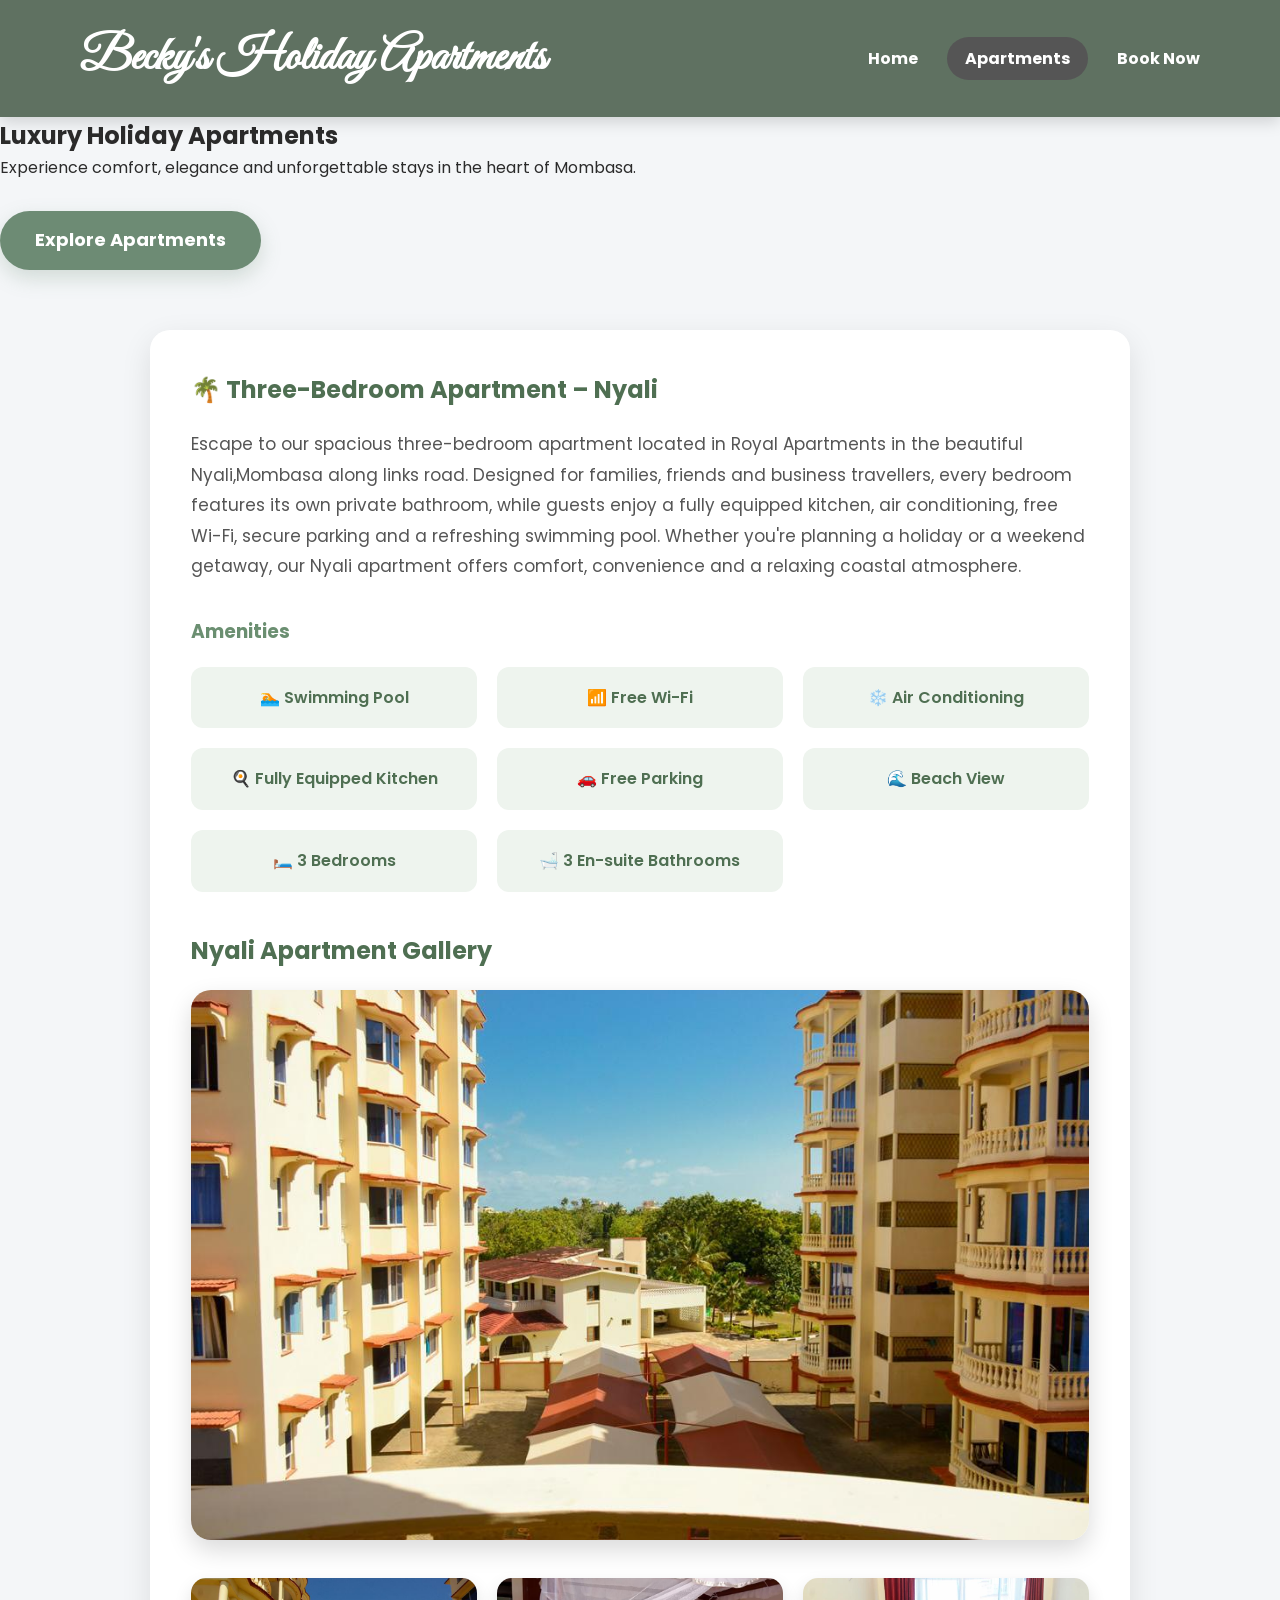
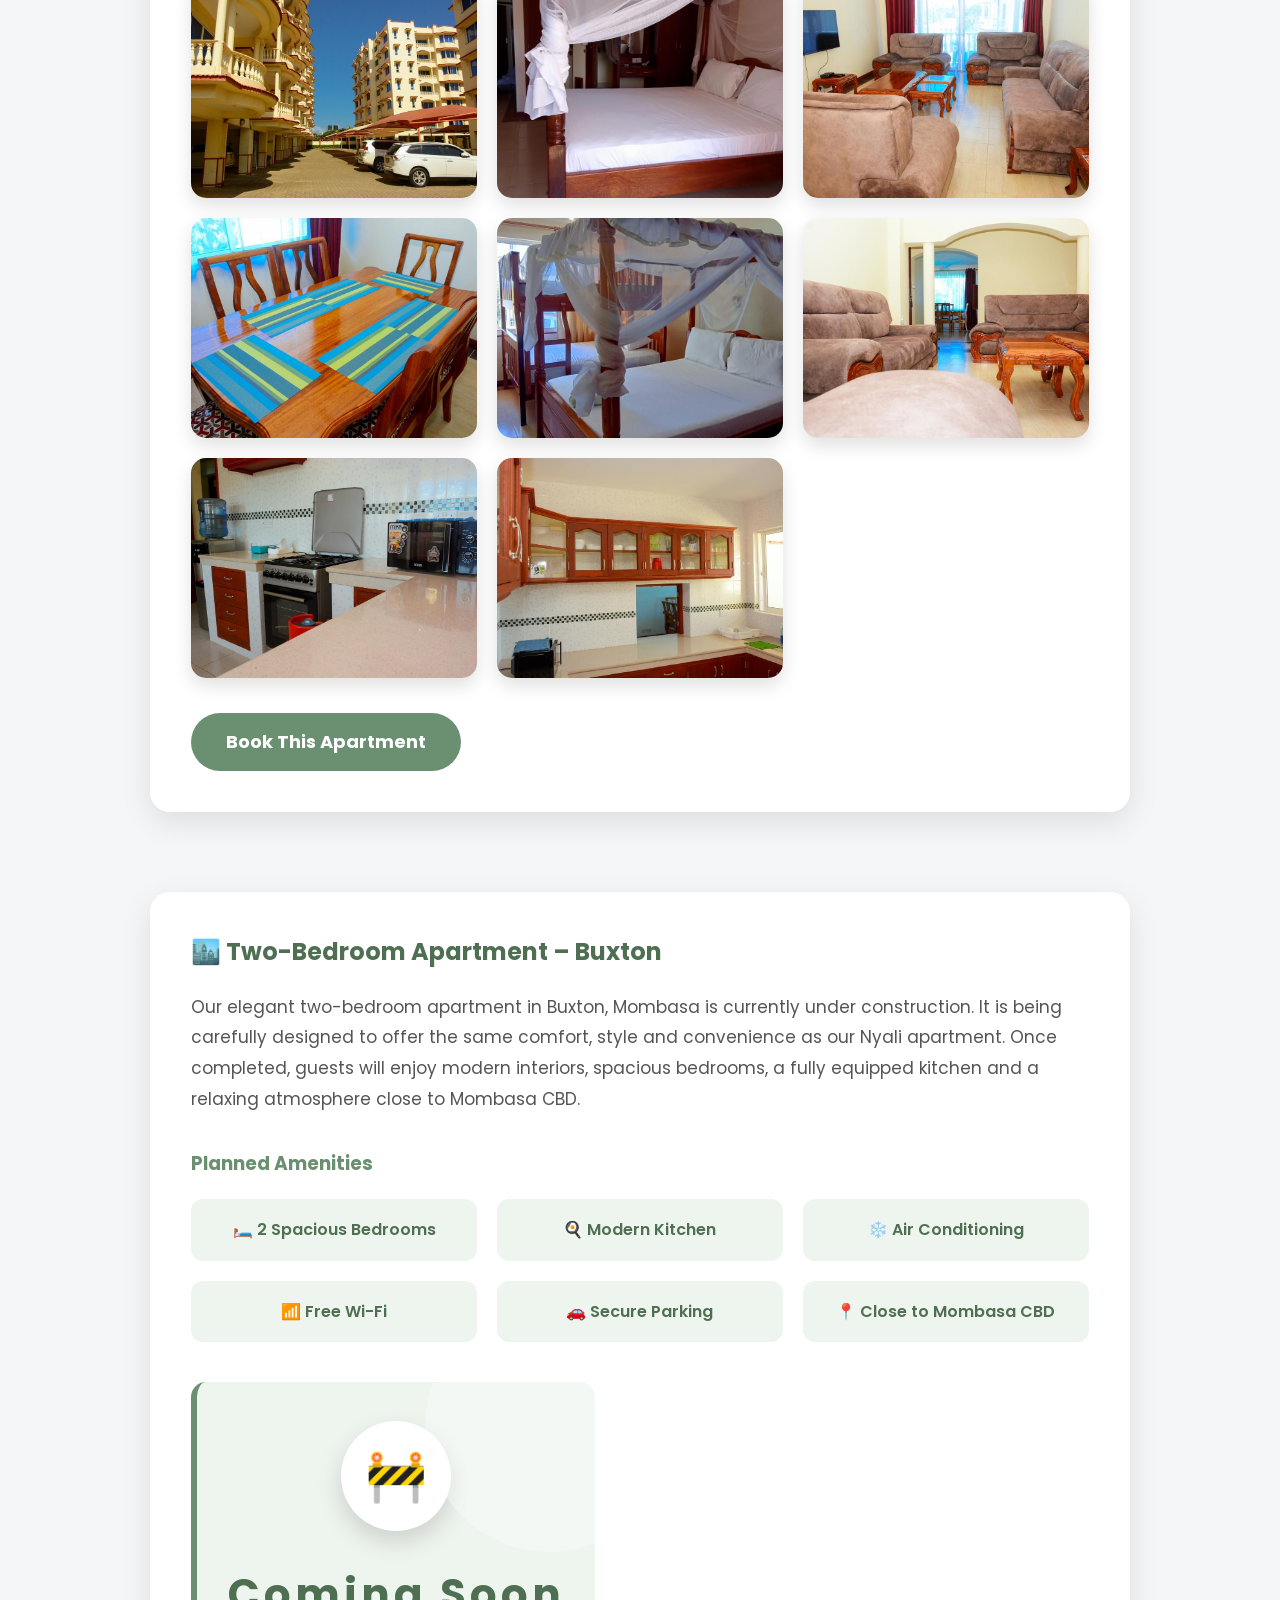
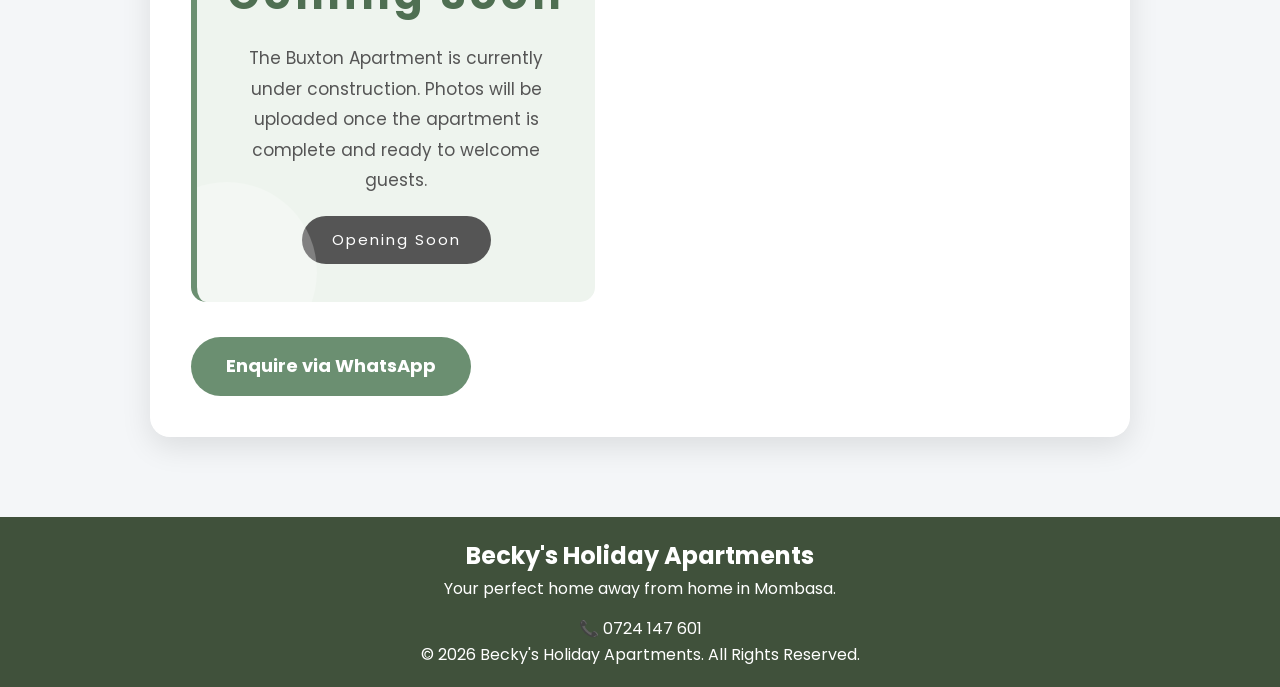
==== commit 2b897c9e: "paragraphs edited" ====
--- a/apartments.html
+++ b/apartments.html
@@ -66,7 +66,7 @@
 
 <p>
 
-Escape to our spacious three-bedroom apartment located in beautiful Nyali, Mombasa.
+Escape to our spacious three-bedroom apartment located in  Royal Apartments in the beautiful Nyali,Mombasa along links road.
 
 Designed for families, friends and business travellers, every bedroom features its own private bathroom, while guests enjoy a fully equipped kitchen, air conditioning, free Wi-Fi, secure parking and a refreshing swimming pool.
 
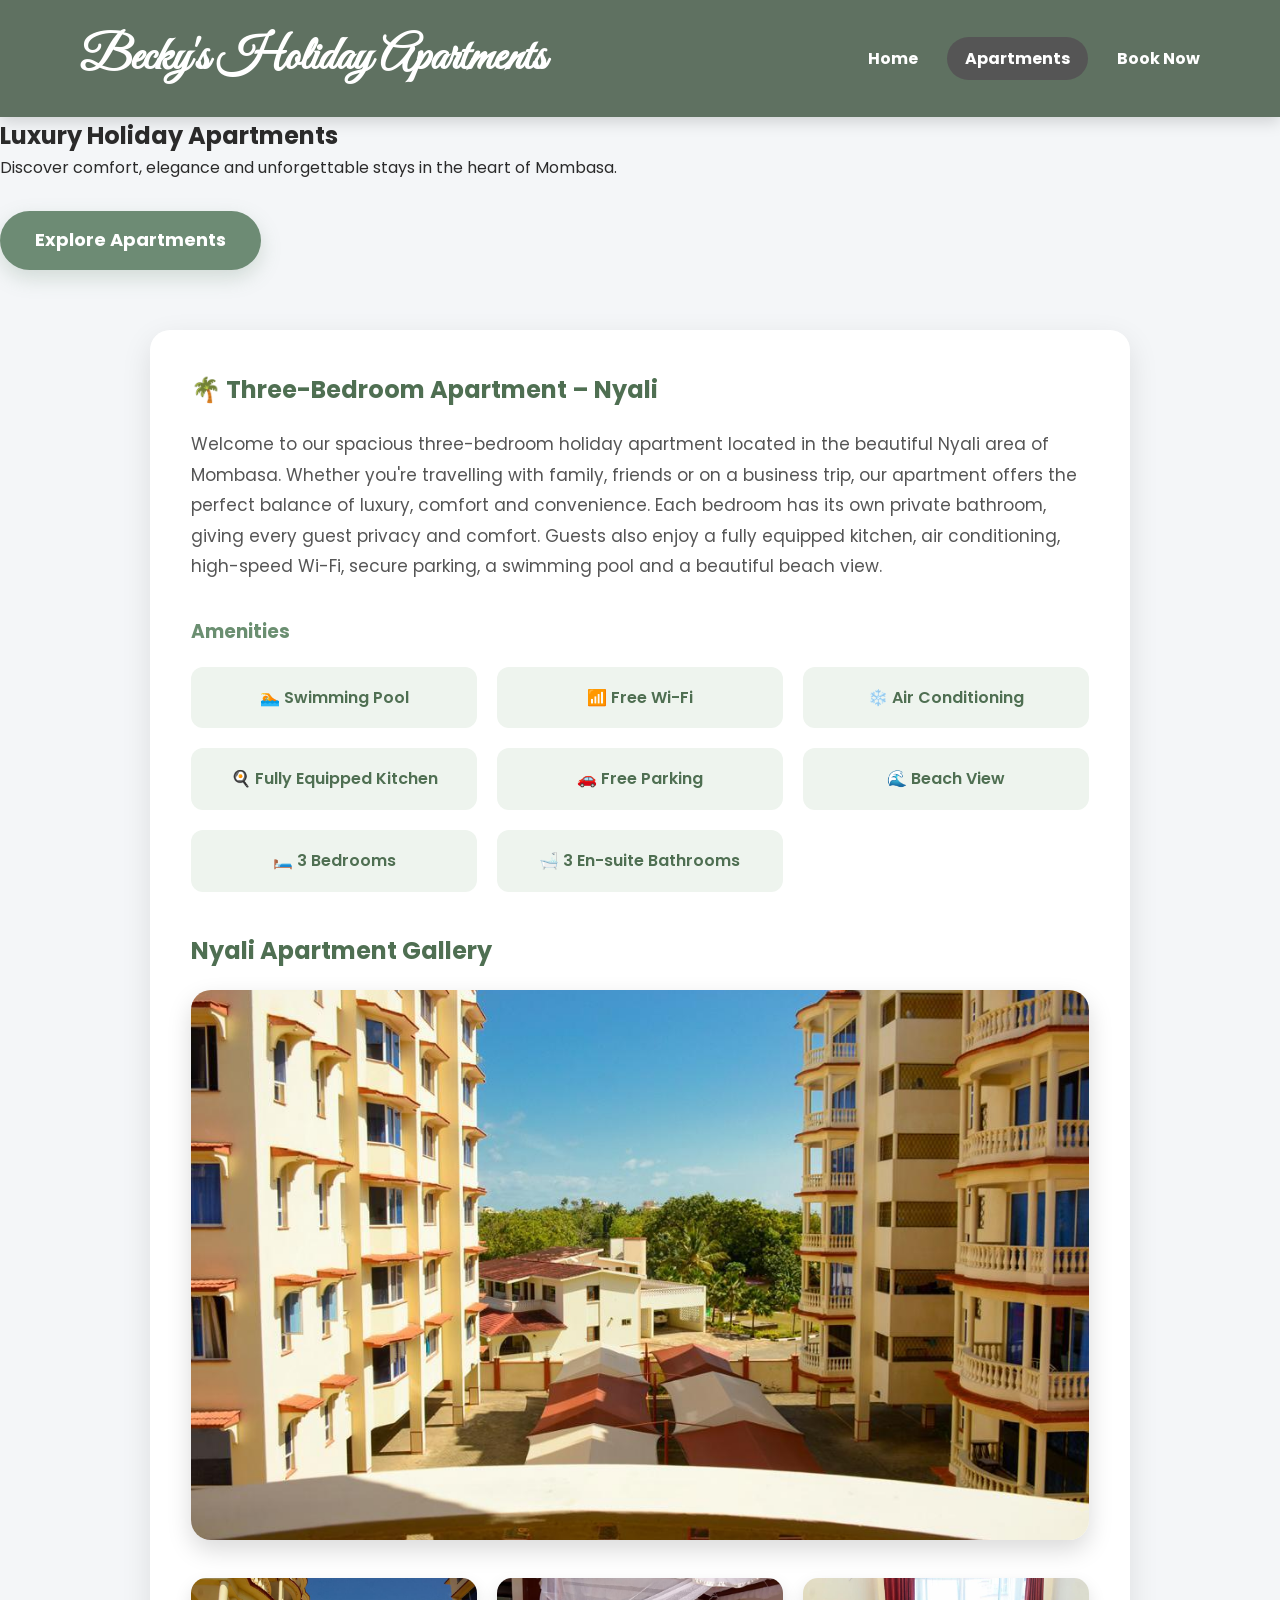
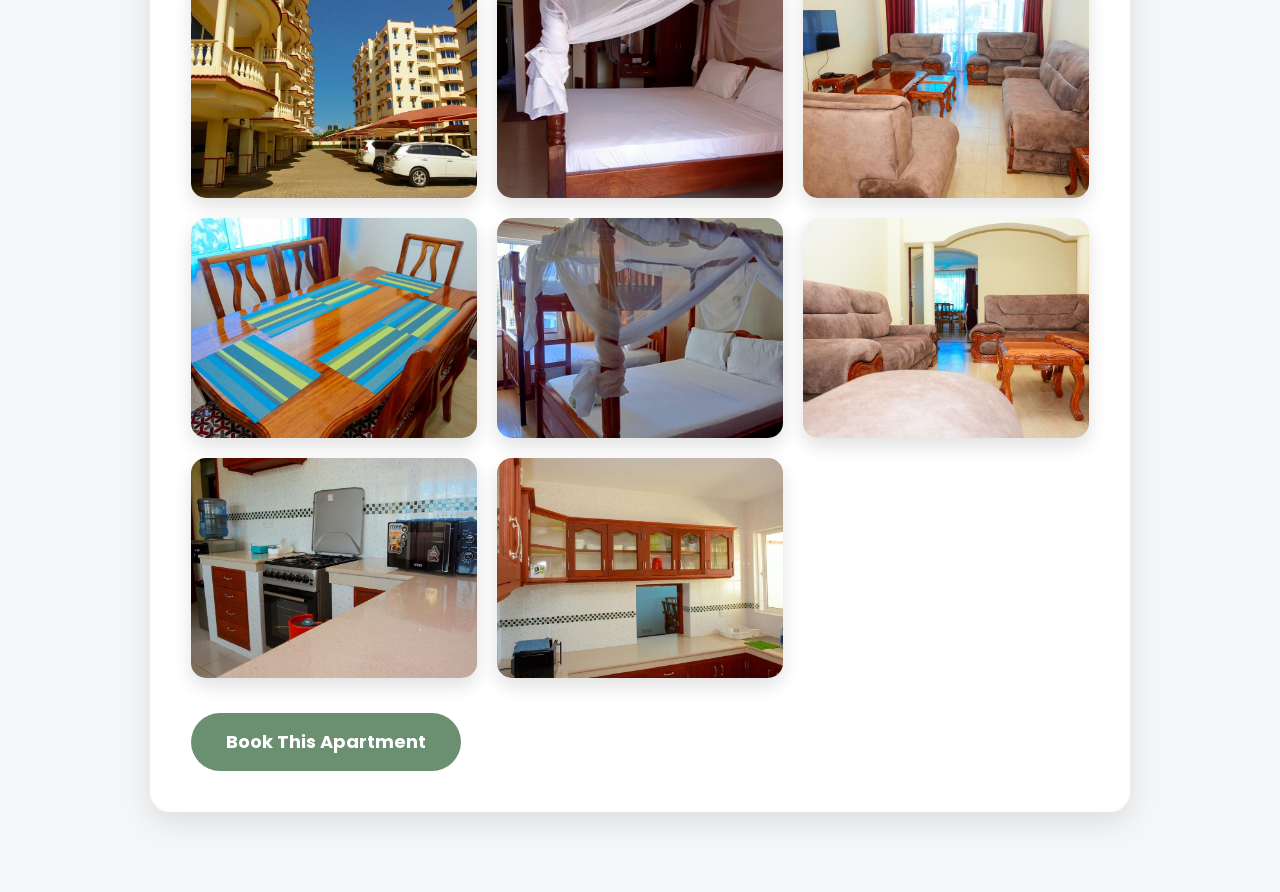
==== commit 3c62c78a: "Apartments.html reedited" ====
--- a/apartments.html
+++ b/apartments.html
@@ -2,61 +2,49 @@
 <html lang="en">
 
 <head>
-
     <meta charset="UTF-8">
     <meta name="viewport" content="width=device-width, initial-scale=1.0">
-
     <title>Our Apartments | Becky's Holiday Apartments</title>
 
     <link rel="stylesheet" href="style.css">
 
     <link rel="preconnect" href="https://fonts.googleapis.com">
-
     <link rel="preconnect" href="https://fonts.gstatic.com" crossorigin>
 
     <link href="https://fonts.googleapis.com/css2?family=Great+Vibes&family=Poppins:wght@300;400;600;700&display=swap" rel="stylesheet">
-
 </head>
 
 <body>
 
 <header>
 
-<h1>Becky's Holiday Apartments</h1>
+    <h1>Becky's Holiday Apartments</h1>
 
-<nav>
-
-<a href="index.html">Home</a>
-
-<a href="apartments.html" class="active">Apartments</a>
-
-<a href="booking.html">Book Now</a>
-
-</nav>
+    <nav>
+        <a href="index.html">Home</a>
+        <a href="apartments.html" class="active">Apartments</a>
+        <a href="booking.html">Book Now</a>
+    </nav>
 
 </header>
 
-<!-- HERO -->
-
 <section class="apartments-hero">
 
-<div class="hero-overlay">
+    <div class="hero-overlay">
 
-<h2>Luxury Holiday Apartments</h2>
+        <h2>Luxury Holiday Apartments</h2>
 
-<p>
-Experience comfort, elegance and unforgettable stays in the heart of Mombasa.
-</p>
+        <p>
+            Discover comfort, elegance and unforgettable stays in the heart of Mombasa.
+        </p>
 
-<a href="#nyali" class="btn">
-Explore Apartments
-</a>
+        <a href="#nyali" class="btn">Explore Apartments</a>
 
-</div>
+    </div>
 
 </section>
 
-<!-- NYALI -->
+<main>
 
 <section class="apartments-page" id="nyali">
 
@@ -65,13 +53,14 @@
 <h2>🌴 Three-Bedroom Apartment – Nyali</h2>
 
 <p>
+Welcome to our spacious three-bedroom holiday apartment located in the beautiful
+Nyali area of Mombasa. Whether you're travelling with family, friends or on a
+business trip, our apartment offers the perfect balance of luxury, comfort and
+convenience.
 
-Escape to our spacious three-bedroom apartment located in  Royal Apartments in the beautiful Nyali,Mombasa along links road.
-
-Designed for families, friends and business travellers, every bedroom features its own private bathroom, while guests enjoy a fully equipped kitchen, air conditioning, free Wi-Fi, secure parking and a refreshing swimming pool.
-
-Whether you're planning a holiday or a weekend getaway, our Nyali apartment offers comfort, convenience and a relaxing coastal atmosphere.
-
+Each bedroom has its own private bathroom, giving every guest privacy and comfort.
+Guests also enjoy a fully equipped kitchen, air conditioning, high-speed Wi-Fi,
+secure parking, a swimming pool and a beautiful beach view.
 </p>
 
 <h3>Amenities</h3>
@@ -97,9 +86,7 @@
 </div>
 
 <h2 class="gallery-heading">
-
 Nyali Apartment Gallery
-
 </h2>
 
 <div class="featured-image">
@@ -110,7 +97,7 @@
 
 <div class="gallery-grid">
 
-<img src="images/parking view.jpeg" alt="Parking">
+<img src="images/parking view.jpeg" alt="Parking Area">
 
 <img src="images/3b45699c-275e-4ab7-86f5-e4bd432f45c0.jpeg" alt="Apartment">
 
@@ -129,90 +116,9 @@
 </div>
 
 <a href="booking.html" class="book-btn">
-
 Book This Apartment
-
 </a>
 
 </div>
 
 </section>
-<!-- =========================
-     BUXTON APARTMENT
-========================= -->
-
-<section class="apartments-page">
-
-    <div class="apartment-card">
-
-        <h2>🏙️ Two-Bedroom Apartment – Buxton</h2>
-
-        <p>
-            Our elegant two-bedroom apartment in Buxton, Mombasa is currently under construction.
-            It is being carefully designed to offer the same comfort, style and convenience as our
-            Nyali apartment. Once completed, guests will enjoy modern interiors, spacious bedrooms,
-            a fully equipped kitchen and a relaxing atmosphere close to Mombasa CBD.
-        </p>
-
-        <h3>Planned Amenities</h3>
-
-        <div class="amenities">
-
-            <div class="amenity">🛏️ 2 Spacious Bedrooms</div>
-
-            <div class="amenity">🍳 Modern Kitchen</div>
-
-            <div class="amenity">❄️ Air Conditioning</div>
-
-            <div class="amenity">📶 Free Wi-Fi</div>
-
-            <div class="amenity">🚗 Secure Parking</div>
-
-            <div class="amenity">📍 Close to Mombasa CBD</div>
-
-        </div>
-
-        <div class="coming-soon">
-
-            <div class="construction-icon">🚧</div>
-
-            <h2>Coming Soon</h2>
-
-            <p>
-                The Buxton Apartment is currently under construction.
-                Photos will be uploaded once the apartment is complete and
-                ready to welcome guests.
-            </p>
-
-            <span>Opening Soon</span>
-
-        </div>
-
-        <a href="booking.html" class="book-btn">
-            Enquire via WhatsApp
-        </a>
-
-    </div>
-
-</section>
-
-<footer>
-
-    <h2>Becky's Holiday Apartments</h2>
-
-    <p>
-        Your perfect home away from home in Mombasa.
-    </p>
-
-    <p style="margin-top:15px;">
-        📞 0724 147 601
-    </p>
-
-    <p>
-        © 2026 Becky's Holiday Apartments. All Rights Reserved.
-    </p>
-
-</footer>
-
-</body>
-</html>
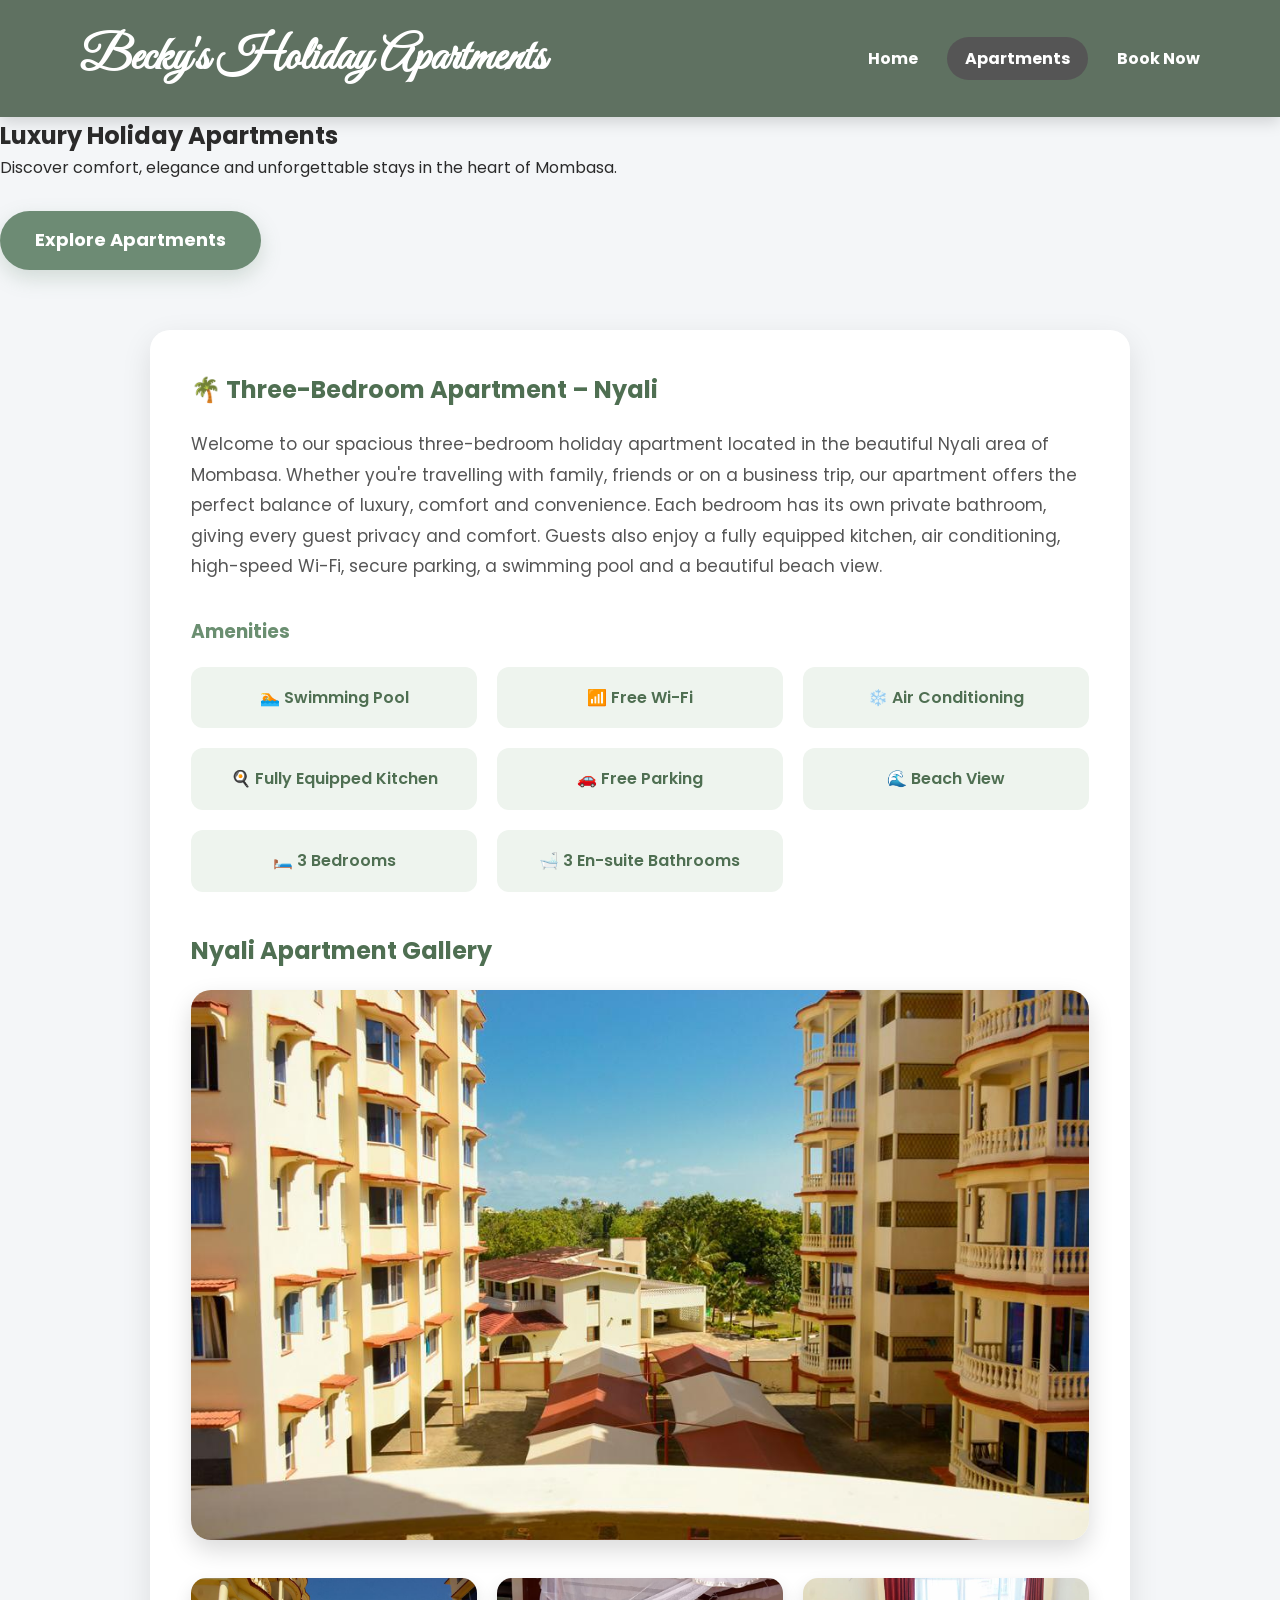
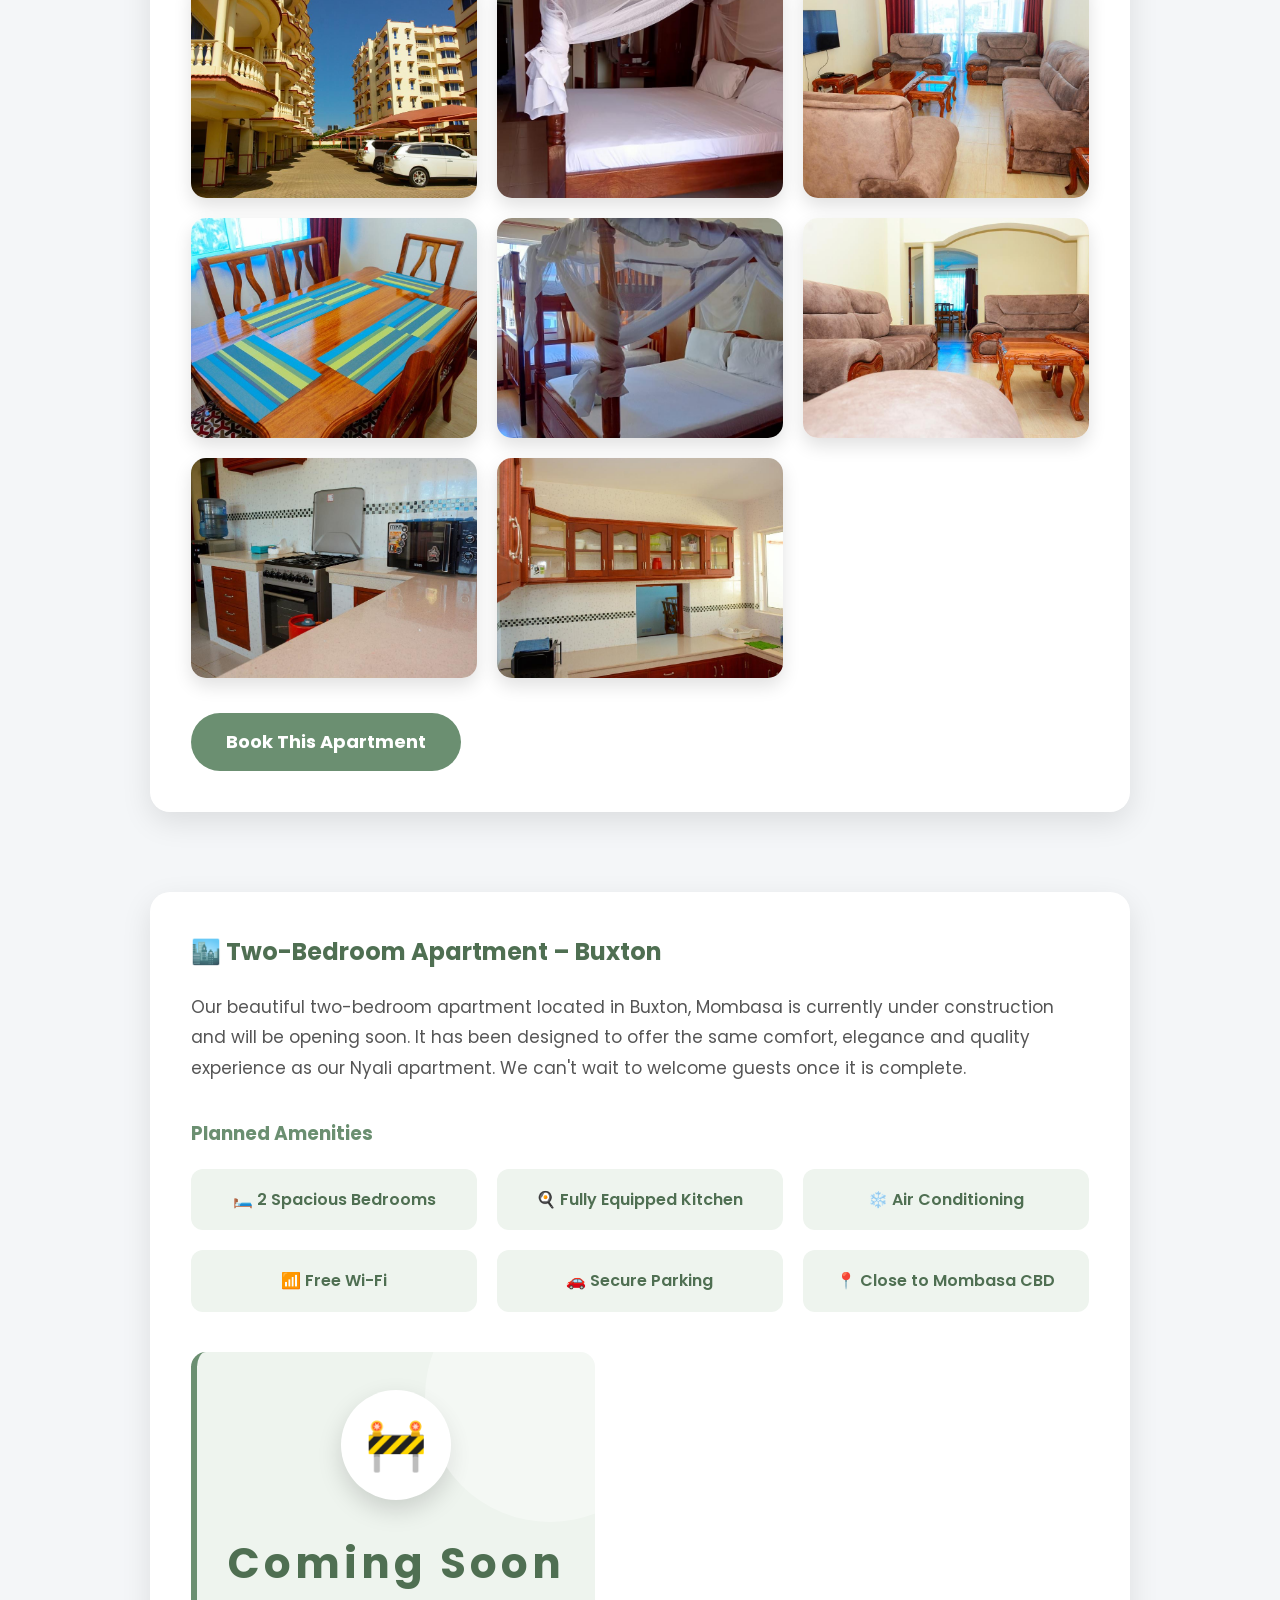
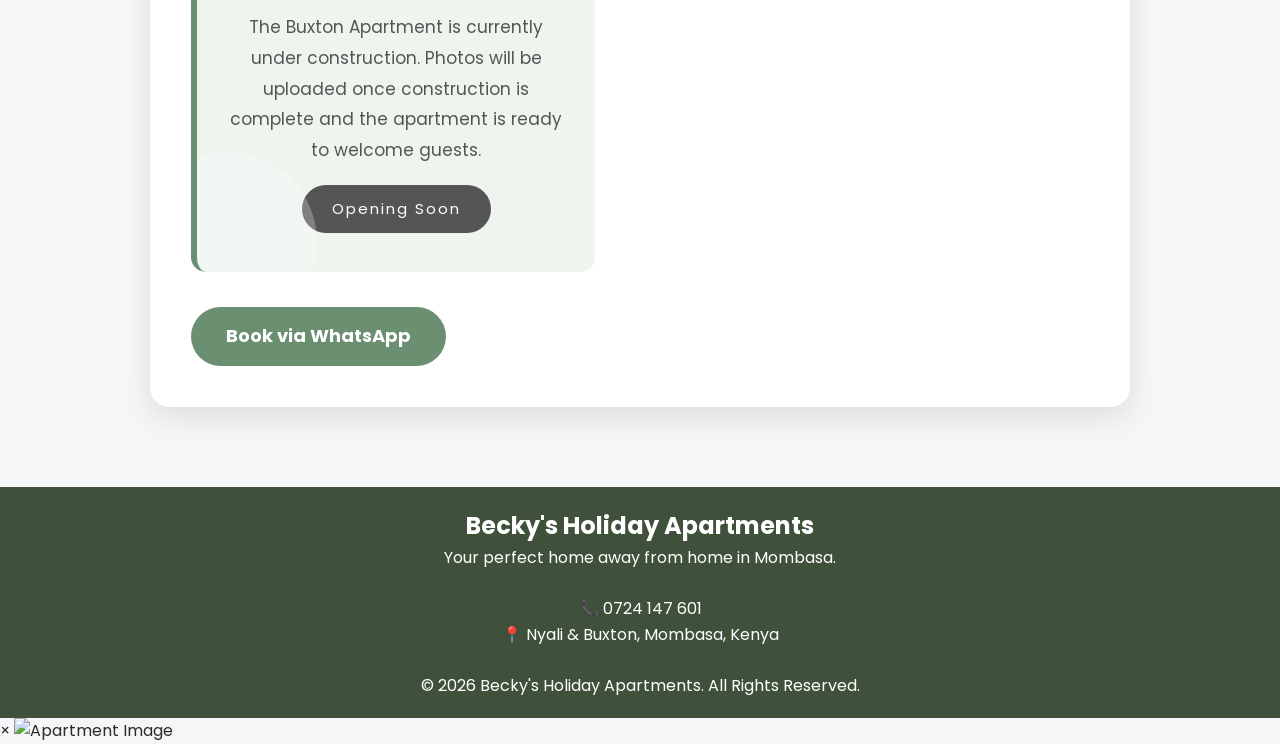
==== commit f4d2fb59: "Apartments.html reedited" ====
--- a/apartments.html
+++ b/apartments.html
@@ -122,3 +122,87 @@
 </div>
 
 </section>
+<section class="apartments-page">
+
+    <div class="apartment-card">
+
+        <h2>🏙️ Two-Bedroom Apartment – Buxton</h2>
+
+        <p>
+            Our beautiful two-bedroom apartment located in Buxton, Mombasa is currently under
+            construction and will be opening soon. It has been designed to offer the same
+            comfort, elegance and quality experience as our Nyali apartment. We can't wait to
+            welcome guests once it is complete.
+        </p>
+
+        <h3>Planned Amenities</h3>
+
+        <div class="amenities">
+
+            <div class="amenity">🛏️ 2 Spacious Bedrooms</div>
+            <div class="amenity">🍳 Fully Equipped Kitchen</div>
+            <div class="amenity">❄️ Air Conditioning</div>
+            <div class="amenity">📶 Free Wi-Fi</div>
+            <div class="amenity">🚗 Secure Parking</div>
+            <div class="amenity">📍 Close to Mombasa CBD</div>
+
+        </div>
+
+        <div class="coming-soon">
+
+            <div class="construction-icon">🚧</div>
+
+            <h2>Coming Soon</h2>
+
+            <p>
+                The Buxton Apartment is currently under construction.
+                Photos will be uploaded once construction is complete and
+                the apartment is ready to welcome guests.
+            </p>
+
+            <span>Opening Soon</span>
+
+        </div>
+
+        <a href="booking.html" class="book-btn">
+            Book via WhatsApp
+        </a>
+
+    </div>
+
+</section>
+
+</main>
+
+<footer>
+
+    <h2>Becky's Holiday Apartments</h2>
+
+    <p>Your perfect home away from home in Mombasa.</p>
+
+    <br>
+
+    <p>📞 0724 147 601</p>
+
+    <p>📍 Nyali & Buxton, Mombasa, Kenya</p>
+
+    <br>
+
+    <p>&copy; 2026 Becky's Holiday Apartments. All Rights Reserved.</p>
+
+</footer>
+
+<!-- Lightbox -->
+
+<div id="lightbox" class="lightbox">
+
+    <span class="close">&times;</span>
+
+    <img id="lightbox-img" src="" alt="Apartment Image">
+
+</div>
+
+<script src="script.js"></script>
+
+</body>
+</html>
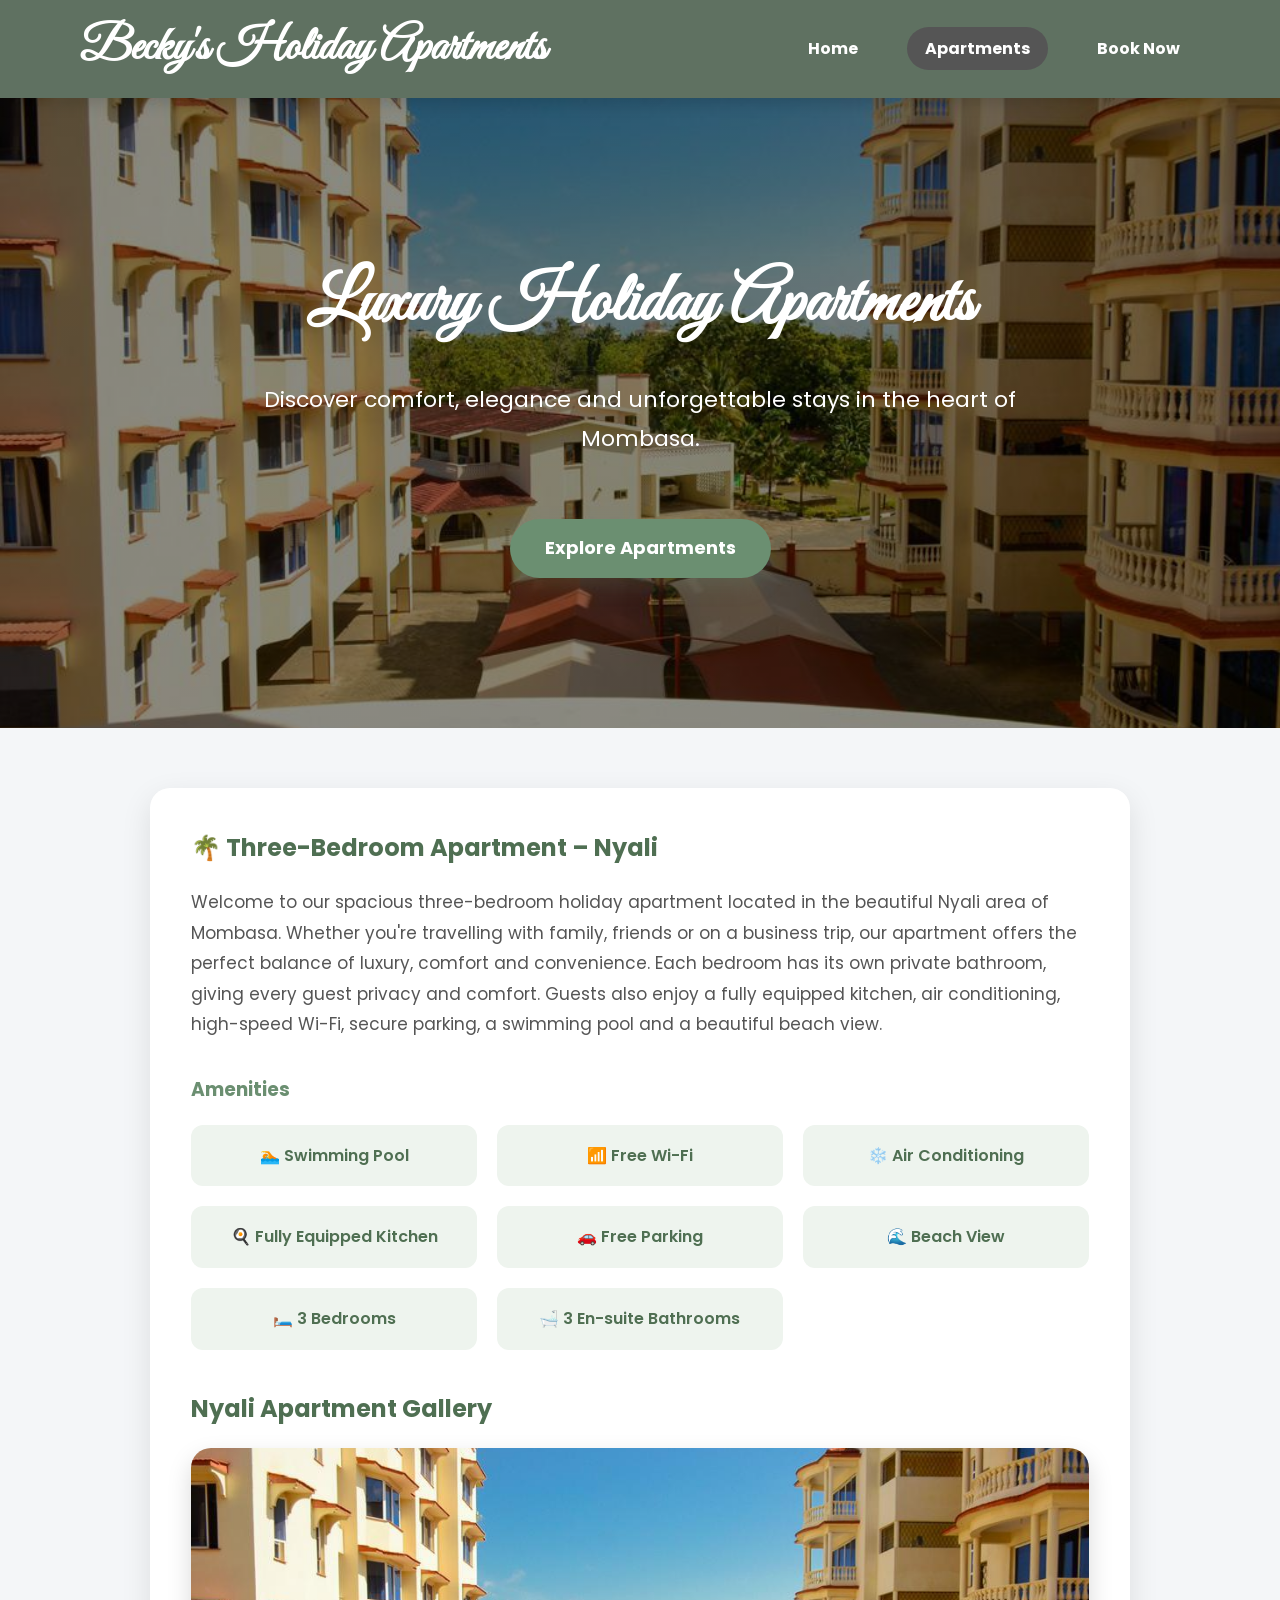
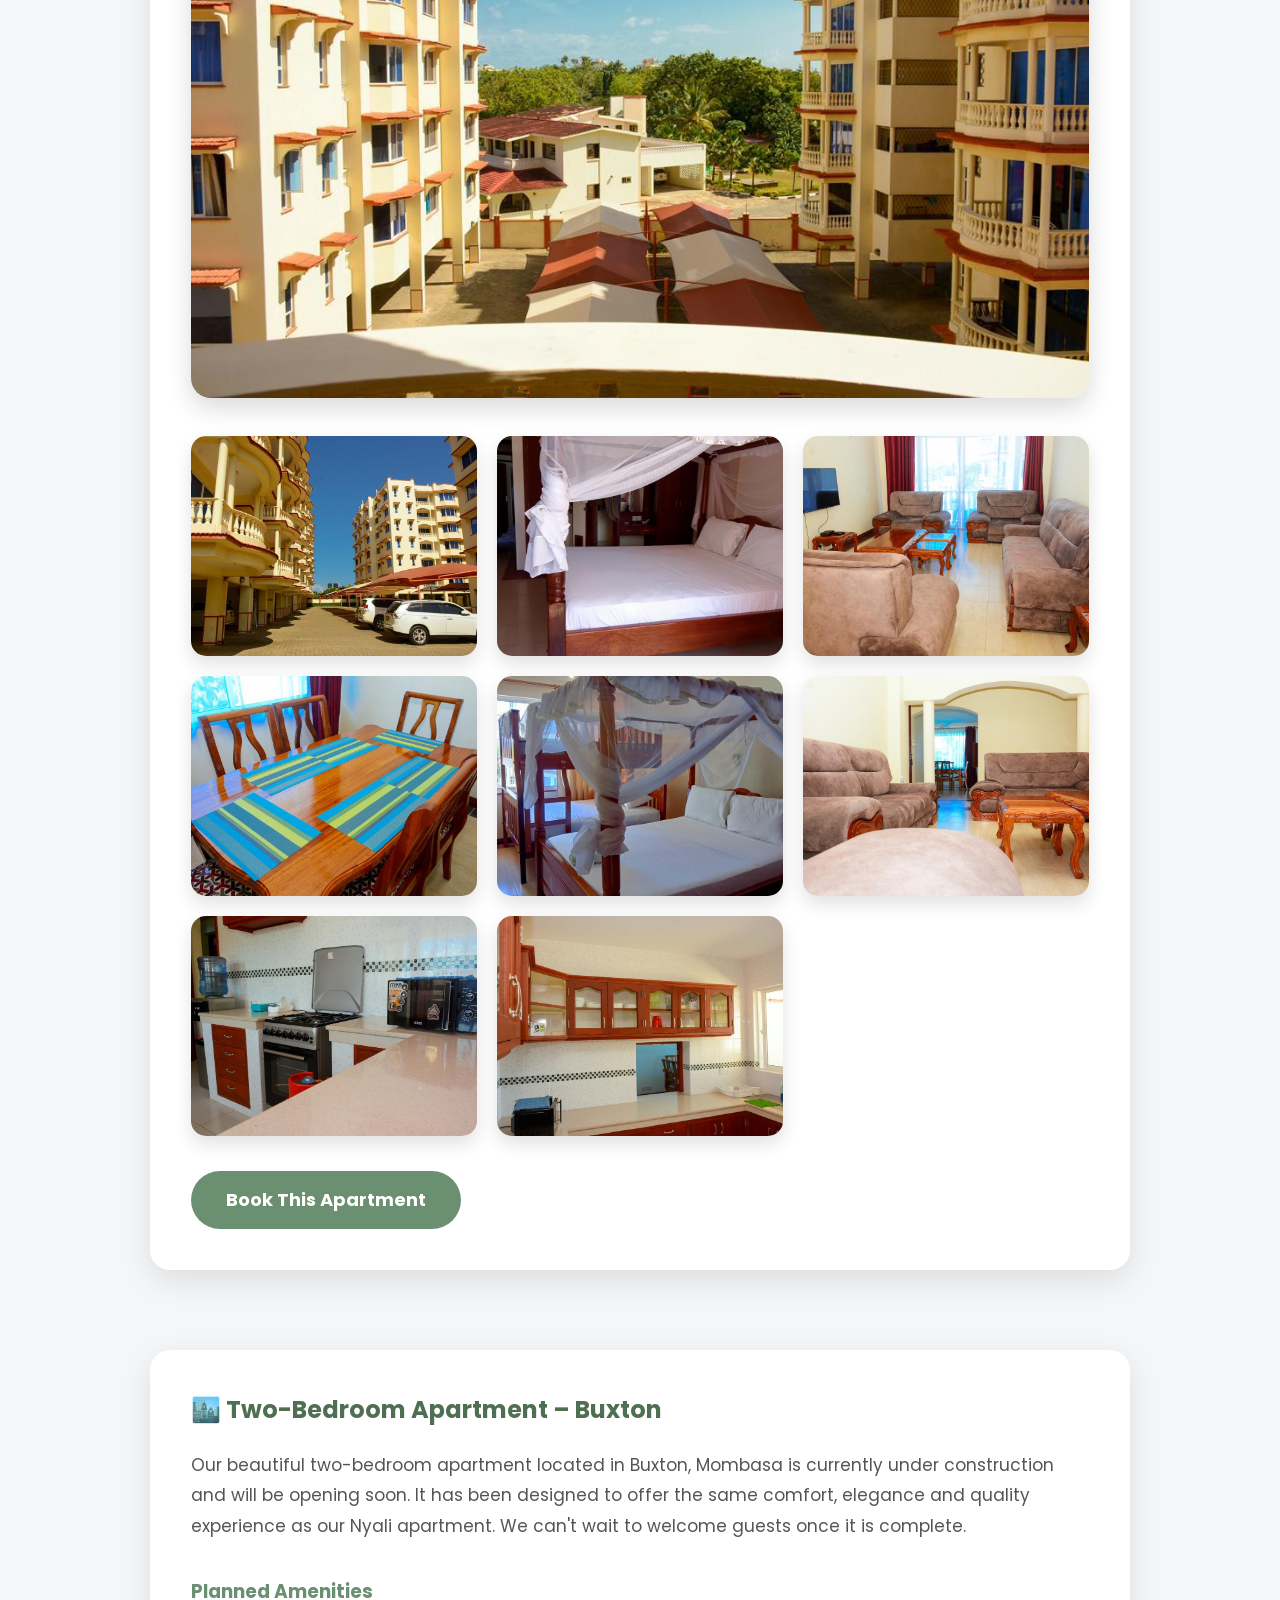
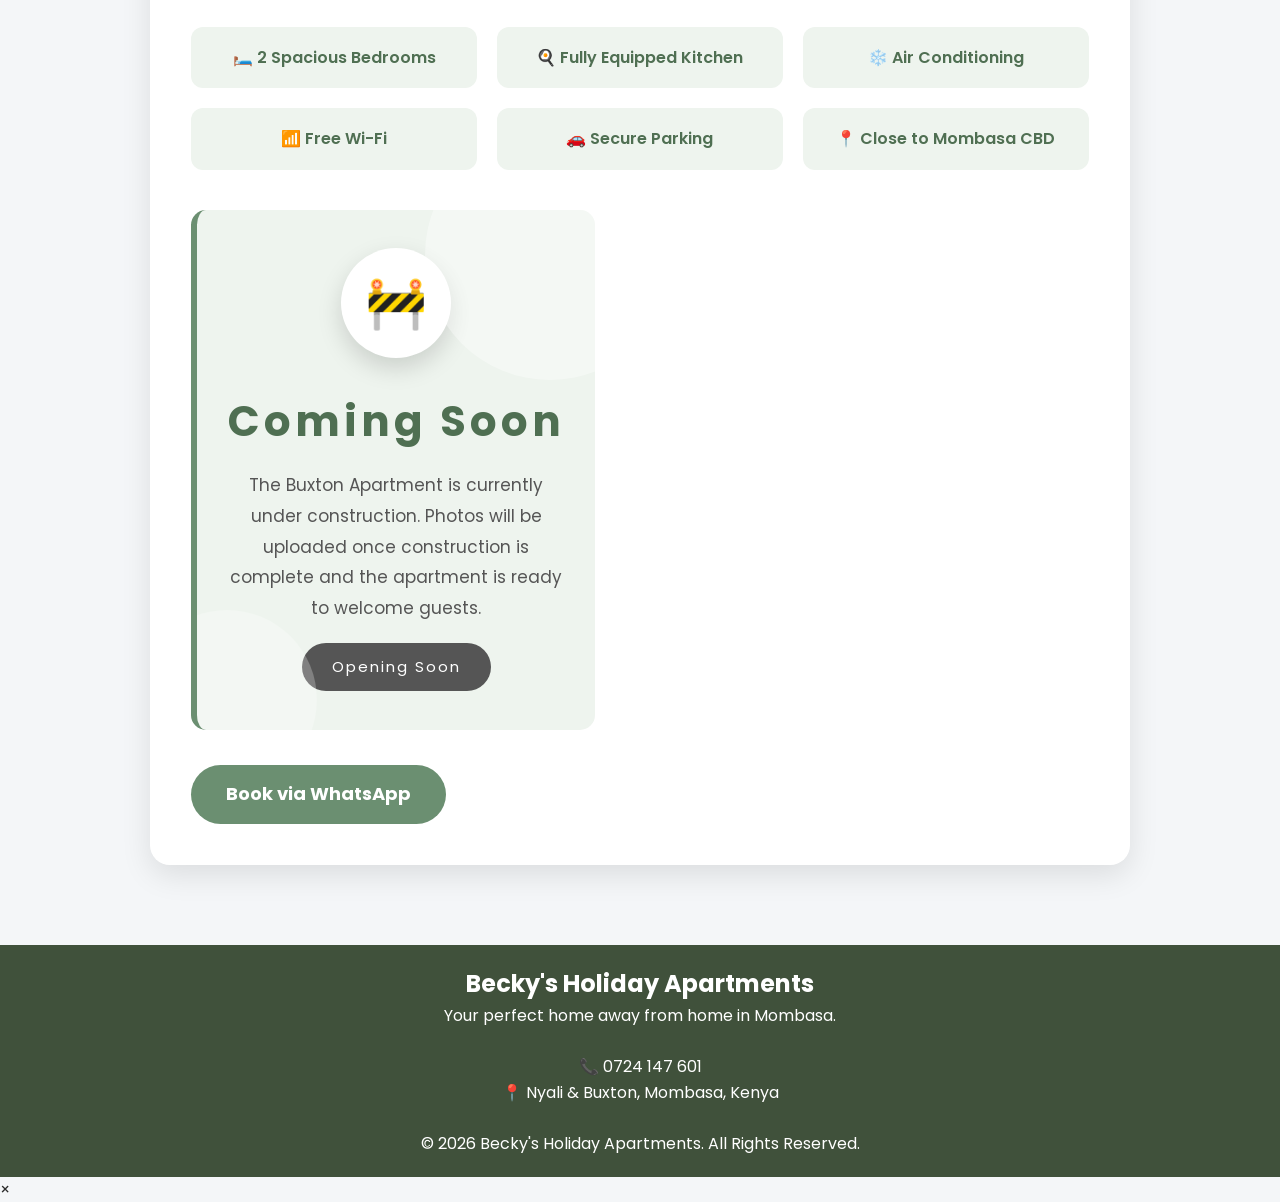
==== commit ab2e3a9e: "Local storage added" ====
--- a/apartments.html
+++ b/apartments.html
@@ -198,8 +198,6 @@
 
     <span class="close">&times;</span>
 
-    <img id="lightbox-img" src="" alt="Apartment Image">
-
 </div>
 
 <script src="script.js"></script>
--- a/style.css
+++ b/style.css
@@ -29,13 +29,17 @@
     position:sticky;
     top:0;
     z-index:1000;
-    box-shadow:0 5px 15px rgba(0,0,0,.15)
+    box-shadow:0 5px 15px rgba(0,0,0,.15);
+    gap:20px;
+
 }
 
 header h1{
     font-size: 48px;
     font-family:'Great Vibes', cursive;
     color:#ffffff;
+    text-align:center;
+    line-height:1.2;
 }
 
 nav a{
@@ -44,6 +48,10 @@
     margin-left:25px;
     font-weight:bold;
     transition:.3s;
+    padding:12px 20px;
+    font-size:16px;
+    border-radius:30px;
+    white-space:nowrap;
 }
 
 nav a:hover{
@@ -191,9 +199,6 @@
     line-height:1.8;
     margin-bottom:20px;
 }
-/* ==================================== */
-/* COMING SOON SECTION */
-/* ==================================== */
 
 .coming-soon{
 
@@ -785,4 +790,170 @@
 font-size:35px;
 }
 
-}+}
+/* ===========================
+   APARTMENTS HERO
+=========================== */
+
+.apartments-hero{
+    height:70vh;
+    background:
+        linear-gradient(rgba(0,0,0,0.45), rgba(0,0,0,0.45)),
+        url("images/balcony view.jpeg");
+    background-size:cover;
+    background-position:center;
+    display:flex;
+    justify-content:center;
+    align-items:center;
+    text-align:center;
+}
+
+.hero-overlay{
+    max-width:800px;
+    padding:20px;
+}
+
+.hero-overlay h2{
+    font-family:'Great Vibes', cursive;
+    font-size:70px;
+    color:#fff;
+    margin-bottom:20px;
+}
+
+.hero-overlay p{
+    font-size:22px;
+    color:white;
+    line-height:1.8;
+    margin-bottom:30px;
+}
+
+.hero-overlay .btn{
+    background:#6b8f71;
+    color:white;
+    padding:15px 35px;
+    border-radius:30px;
+    text-decoration:none;
+    font-weight:bold;
+    transition:.3s;
+}
+
+.hero-overlay .btn:hover{
+    background:#4f6f52;
+}
+
+.about{
+    width:90%;
+    max-width:1100px;
+    margin:80px auto;
+    text-align:center;
+}
+
+.about-card{
+    background:white;
+    padding:50px;
+    border-radius:20px;
+    text-align:center;
+    box-shadow:0 10px 30px rgba(0,0,0,.08);
+}
+
+.about-card h2{
+    color:#4f6f52;
+    font-size:42px;
+    margin-bottom:15px;
+}
+
+.divider{
+    width:90px;
+    height:4px;
+    background:#6b8f71;
+    margin:20px auto 30px;
+    border-radius:10px;
+}
+
+.about-card p{
+    color:#555;
+    font-size:18px;
+    line-height:1.9;
+    margin-bottom:20px;
+    align-content: center;
+    text-align:center;
+
+}
+
+.features{
+    width:90%;
+    max-width:1200px;
+    margin:80px auto;
+    text-align:center;
+}
+
+.features h2{
+    color:black;
+    font-size:42px;
+    margin-bottom:50px;
+    text-align:center;
+    font-weight:700;
+}
+
+.cards{
+    display:grid;
+    grid-template-columns:repeat(auto-fit,minmax(280px,1fr));
+    gap:25px;
+}
+
+.card{
+    background:white;
+    padding:35px;
+    border-radius:20px;
+    box-shadow:0 10px 25px rgba(0,0,0,.08);
+    transition:.3s;
+}
+
+.card:hover{
+    transform:translateY(-10px);
+    box-shadow:0 15px 30px rgba(79,111,82,.2);
+}
+
+.card h3{
+    color:#4f6f52;
+    margin-bottom:15px;
+    font-size:24px;
+
+}
+
+.card p{
+    color:#666;
+    line-height:1.7;
+}
+
+.cta{
+    width:90%;
+    max-width:1100px;
+    margin:90px auto;
+    padding:70px 40px;
+    text-align:center;
+    background:linear-gradient(135deg,#5f7161,#7f977d);
+    color:white;
+    border-radius:25px;
+}
+
+.cta h2{
+    font-size:42px;
+    margin-bottom:20px;
+}
+
+.cta p{
+    font-size:18px;
+    line-height:1.8;
+    max-width:700px;
+    margin:0 auto 35px;
+}
+
+.cta .btn{
+    background:white;
+    color:#4f6f52;
+}
+
+.cta .btn:hover{
+    background:#eef4ee;
+}
